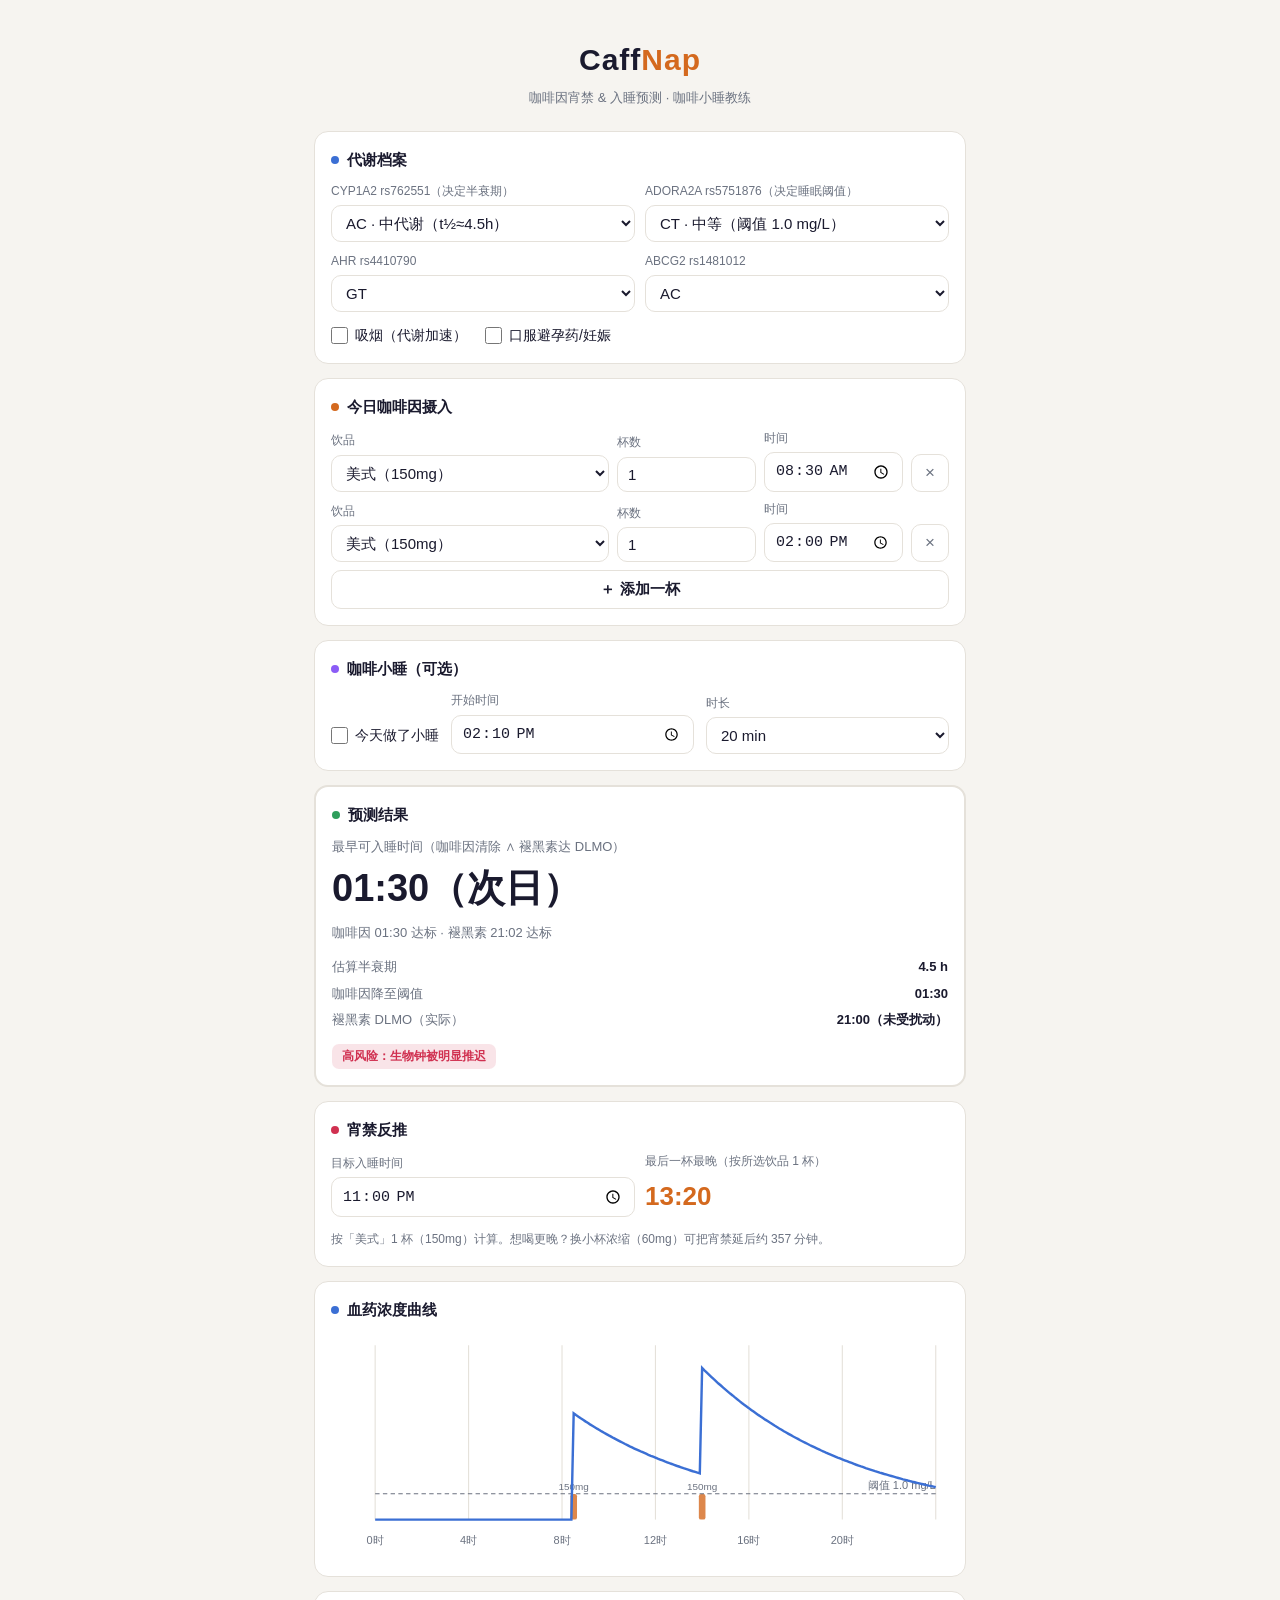
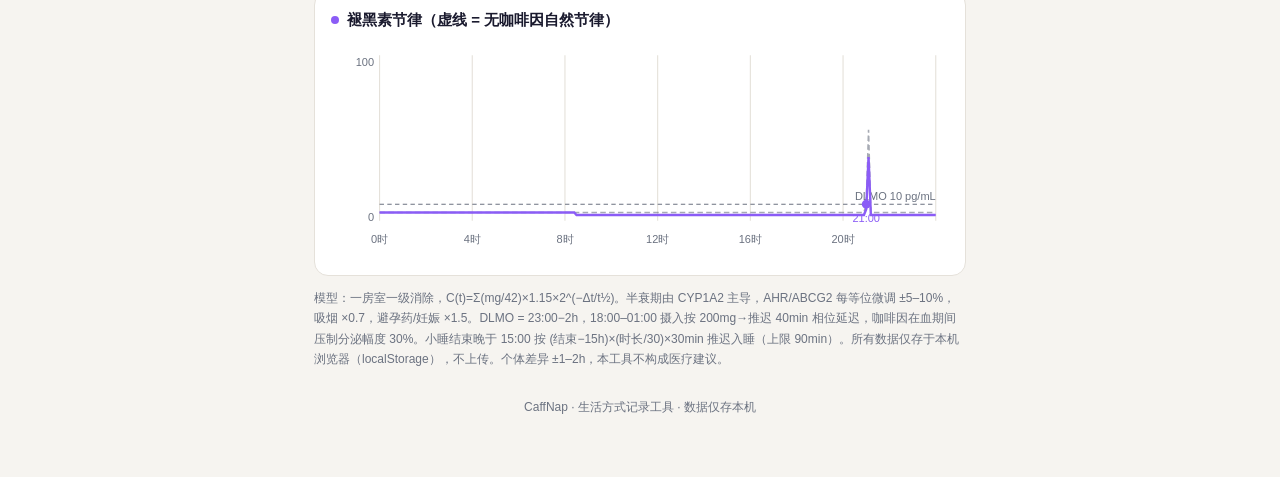
==== index.html @ 4c8e2566 "Add files via upload" ====
<!DOCTYPE html>
<html lang="zh-CN">
<head>
<meta charset="UTF-8">
<meta name="viewport" content="width=device-width, initial-scale=1.0, viewport-fit=cover">
<meta name="theme-color" content="#1a1a2e">
<meta name="apple-mobile-web-app-capable" content="yes">
<title>CaffNap · 咖啡因宵禁 & 入睡预测</title>
<style>
  :root {
    --bg: #f6f4f0; --card: #ffffff; --text: #1a1a2e; --sub: #6b7280;
    --border: #e5e1da; --blue: #3b6fd4; --orange: #d4691e; --purple: #8b5cf6;
    --green: #2e9e5b; --red: #d03050; --warn: #b87700;
  }
  @media (prefers-color-scheme: dark) {
    :root {
      --bg: #12121c; --card: #1d1d2b; --text: #eceaf2; --sub: #9aa0ab;
      --border: #33334a; --blue: #6b96e8; --orange: #e08a4e; --purple: #a78bfa;
      --green: #4cc38a; --red: #ef6a86; --warn: #e0a63e;
    }
  }
  * { margin: 0; padding: 0; box-sizing: border-box; -webkit-tap-highlight-color: transparent; }
  body {
    font-family: -apple-system, "PingFang SC", "Microsoft YaHei", sans-serif;
    background: var(--bg); color: var(--text);
    line-height: 1.6; max-width: 680px; margin: 0 auto; padding: 16px 14px 60px;
  }
  header { text-align: center; padding: 20px 0 8px; }
  header h1 { font-size: 30px; font-weight: 700; letter-spacing: 1px; }
  header h1 span { color: var(--orange); }
  header p { color: var(--sub); font-size: 13px; margin-top: 4px; }
  .card {
    background: var(--card); border: 1px solid var(--border);
    border-radius: 14px; padding: 16px; margin-top: 14px;
  }
  .card h2 { font-size: 15px; font-weight: 600; margin-bottom: 10px; display: flex; align-items: center; gap: 8px; }
  .card h2 .dot { width: 8px; height: 8px; border-radius: 50%; }
  .grid { display: grid; grid-template-columns: 1fr 1fr; gap: 10px; }
  .fld { display: flex; flex-direction: column; gap: 4px; }
  .fld label { font-size: 12px; color: var(--sub); }
  select, input[type="time"], input[type="number"] {
    padding: 8px 10px; border-radius: 10px; font-size: 15px; width: 100%;
    border: 1px solid var(--border); background: transparent; color: var(--text);
  }
  .chk { display: flex; align-items: center; gap: 7px; font-size: 14px; cursor: pointer; }
  .chk input { width: 17px; height: 17px; accent-color: var(--text); }
  .dose-row { display: flex; gap: 8px; align-items: flex-end; margin-bottom: 8px; }
  .dose-row .del {
    border: 1px solid var(--border); background: transparent; color: var(--sub);
    border-radius: 10px; width: 38px; height: 38px; font-size: 17px; cursor: pointer; flex-shrink: 0;
  }
  .btn {
    display: inline-flex; align-items: center; justify-content: center; gap: 6px;
    border: none; border-radius: 10px; cursor: pointer; font-size: 15px;
    padding: 9px 16px; background: var(--text); color: var(--bg); font-weight: 600;
  }
  .btn.ghost { background: transparent; color: var(--text); border: 1px solid var(--border); }
  .result-main { font-size: 38px; font-weight: 700; font-variant-numeric: tabular-nums; }
  .result-sub { font-size: 13px; color: var(--sub); margin-top: 4px; }
  .badge {
    display: inline-block; font-size: 12px; padding: 3px 10px; border-radius: 7px; margin-top: 10px; font-weight: 600;
  }
  .badge.ok { background: color-mix(in srgb, var(--green) 15%, transparent); color: var(--green); }
  .badge.warn { background: color-mix(in srgb, var(--warn) 18%, transparent); color: var(--warn); }
  .badge.risk { background: color-mix(in srgb, var(--red) 13%, transparent); color: var(--red); }
  svg text { font-family: inherit; }
  .stat-row { display: flex; justify-content: space-between; font-size: 13px; color: var(--sub); padding: 3px 0; }
  .stat-row b { color: var(--text); font-weight: 600; font-variant-numeric: tabular-nums; }
  .note { font-size: 12px; color: var(--sub); margin-top: 12px; line-height: 1.7; }
  footer { text-align: center; color: var(--sub); font-size: 12px; margin-top: 28px; }
  @media (max-width: 480px) { .grid { grid-template-columns: 1fr; } }
</style>
</head>
<body>

<header>
  <h1>Caff<span>Nap</span></h1>
  <p>咖啡因宵禁 & 入睡预测 · 咖啡小睡教练</p>
</header>

<!-- 基因型 -->
<div class="card">
  <h2><span class="dot" style="background:var(--blue)"></span>代谢档案</h2>
  <div class="grid">
    <div class="fld"><label>CYP1A2 rs762551（决定半衰期）</label>
      <select id="cyp">
        <option value="AA">AA · 快代谢（t½≈3.2h）</option>
        <option value="AC" selected>AC · 中代谢（t½≈4.5h）</option>
        <option value="CC">CC · 慢代谢（t½≈7.5h）</option>
      </select></div>
    <div class="fld"><label>ADORA2A rs5751876（决定睡眠阈值）</label>
      <select id="ador">
        <option value="TT">TT · 敏感（阈值 1.3 mg/L）</option>
        <option value="CT" selected>CT · 中等（阈值 1.0 mg/L）</option>
        <option value="CC">CC · 钝感（阈值 0.8 mg/L）</option>
      </select></div>
    <div class="fld"><label>AHR rs4410790</label>
      <select id="ahr">
        <option value="TT">TT</option>
        <option value="GT" selected>GT</option>
        <option value="GG">GG · 诱导强</option>
      </select></div>
    <div class="fld"><label>ABCG2 rs1481012</label>
      <select id="abcg2">
        <option value="AA">AA</option>
        <option value="AC" selected>AC</option>
        <option value="CC">CC</option>
      </select></div>
  </div>
  <div style="display:flex;gap:18px;margin-top:12px;flex-wrap:wrap;">
    <label class="chk"><input type="checkbox" id="smoke"> 吸烟（代谢加速）</label>
    <label class="chk"><input type="checkbox" id="oc"> 口服避孕药/妊娠</label>
  </div>
</div>

<!-- 摄入记录 -->
<div class="card">
  <h2><span class="dot" style="background:var(--orange)"></span>今日咖啡因摄入</h2>
  <div id="doseList"></div>
  <button class="btn ghost" id="addDose" style="width:100%;">＋ 添加一杯</button>
</div>

<!-- 小睡 -->
<div class="card">
  <h2><span class="dot" style="background:var(--purple)"></span>咖啡小睡（可选）</h2>
  <div style="display:flex;gap:12px;flex-wrap:wrap;align-items:flex-end;">
    <label class="chk" style="margin-bottom:8px;"><input type="checkbox" id="napOn"> 今天做了小睡</label>
    <div class="fld" style="flex:1;min-width:110px;"><label>开始时间</label><input type="time" id="napT" value="14:10"></div>
    <div class="fld" style="flex:1;min-width:130px;"><label>时长</label>
      <select id="napD">
        <option value="15">15 min（经典咖啡小睡）</option>
        <option value="20" selected>20 min</option>
        <option value="30">30 min</option>
        <option value="60">60 min</option>
      </select></div>
  </div>
</div>

<!-- 预测结果 -->
<div class="card" style="border-width:2px;">
  <h2><span class="dot" style="background:var(--green)"></span>预测结果</h2>
  <div class="result-sub">最早可入睡时间（咖啡因清除 ∧ 褪黑素达 DLMO）</div>
  <div class="result-main" id="bedtime">—</div>
  <div class="result-sub" id="bedtimeSub"></div>
  <div class="stat-row" style="margin-top:10px;"><span>估算半衰期</span><b id="stHalf">—</b></div>
  <div class="stat-row"><span>咖啡因降至阈值</span><b id="stClear">—</b></div>
  <div class="stat-row"><span>褪黑素 DLMO（实际）</span><b id="stDlmo">—</b></div>
  <div><span class="badge ok" id="badge">—</span></div>
</div>

<!-- 宵禁反推 -->
<div class="card">
  <h2><span class="dot" style="background:var(--red)"></span>宵禁反推</h2>
  <div class="grid" style="align-items:end;">
    <div class="fld"><label>目标入睡时间</label><input type="time" id="targetBed" value="23:00"></div>
    <div class="fld"><label>最后一杯最晚（按所选饮品 1 杯）</label>
      <div style="font-size:26px;font-weight:700;color:var(--orange);font-variant-numeric:tabular-nums;" id="lastCall">—</div></div>
  </div>
  <div class="note" id="lastCallNote"></div>
</div>

<!-- 曲线图 -->
<div class="card">
  <h2><span class="dot" style="background:var(--blue)"></span>血药浓度曲线</h2>
  <svg id="chartCaf" viewBox="0 0 560 200" width="100%"></svg>
</div>
<div class="card">
  <h2><span class="dot" style="background:var(--purple)"></span>褪黑素节律（虚线 = 无咖啡因自然节律）</h2>
  <svg id="chartMel" viewBox="0 0 560 190" width="100%"></svg>
</div>

<div class="note">
  模型：一房室一级消除，C(t)=Σ(mg/42)×1.15×2^(−Δt/t½)。半衰期由 CYP1A2 主导，AHR/ABCG2 每等位微调 ±5–10%，吸烟 ×0.7，避孕药/妊娠 ×1.5。DLMO = 23:00−2h，18:00–01:00 摄入按 200mg→推迟 40min 相位延迟，咖啡因在血期间压制分泌幅度 30%。小睡结束晚于 15:00 按 (结束−15h)×(时长/30)×30min 推迟入睡（上限 90min）。所有数据仅存于本机浏览器（localStorage），不上传。个体差异 ±1–2h，本工具不构成医疗建议。
</div>

<footer>CaffNap · 生活方式记录工具 · 数据仅存本机</footer>

<script>
"use strict";
const $ = id => document.getElementById(id);
const BEVS = [
  { k: "espresso", label: "浓缩 espresso", mg: 60 },
  { k: "americano", label: "美式", mg: 150 },
  { k: "filter", label: "手冲/大美式", mg: 200 },
  { k: "latte", label: "拿铁", mg: 75 },
  { k: "tea", label: "茶", mg: 45 },
  { k: "decaf", label: "低因/其他", mg: 0 }
];
const LS_KEY = "caffnap_v1";

// ---------- 状态 ----------
let state = { doses: [], napOn: false, napT: "14:10", napD: 20 };
try {
  const saved = JSON.parse(localStorage.getItem(LS_KEY));
  if (saved && saved.doses) state = Object.assign(state, saved);
  // 只保留今天
  const today = new Date().toDateString();
  state.doses = state.doses.filter(d => d.day === today);
} catch (e) {}

function save() { localStorage.setItem(LS_KEY, JSON.stringify(state)); }

// ---------- 输入 ----------
function getParams() {
  let th = { AA: 3.2, AC: 4.5, CC: 7.5 }[$("cyp").value];
  th *= { TT: 1.10, GT: 1.0, GG: 0.90 }[$("ahr").value];
  th *= { AA: 0.95, AC: 1.0, CC: 1.05 }[$("abcg2").value];
  if ($("smoke").checked) th *= 0.7;
  if ($("oc").checked) th *= 1.5;
  const thr = { TT: 1.3, CT: 1.0, CC: 0.8 }[$("ador").value];
  return { th, thr };
}
const toMin = s => { const [h, m] = s.split(":").map(Number); return h * 60 + m; };
const toHM = t => {
  const h = Math.floor(t / 60) % 24, m = Math.round(t % 60) % 60;
  return String(h).padStart(2, "0") + ":" + String(m).padStart(2, "0");
};

// ---------- 摄入条目 UI ----------
function renderDoses() {
  const box = $("doseList");
  box.innerHTML = "";
  state.doses.forEach((d, i) => {
    const row = document.createElement("div");
    row.className = "dose-row";
    const opts = BEVS.map(b =>
      `<option value="${b.k}" ${b.k === d.bev ? "selected" : ""}>${b.label}（${b.mg}mg）</option>`).join("");
    row.innerHTML = `
      <div class="fld" style="flex:2;min-width:130px;"><label>饮品</label><select data-i="${i}" class="d-bev">${opts}</select></div>
      <div class="fld" style="flex:1;min-width:70px;"><label>杯数</label><input type="number" data-i="${i}" class="d-cups" value="${d.cups}" min="0.5" max="6" step="0.5"></div>
      <div class="fld" style="flex:1;min-width:100px;"><label>时间</label><input type="time" data-i="${i}" class="d-time" value="${d.time}"></div>
      <button class="del" data-i="${i}" title="删除">×</button>`;
    box.appendChild(row);
  });
  box.querySelectorAll("select,input").forEach(el => el.addEventListener("input", e => {
    const i = +e.target.dataset.i;
    if (e.target.classList.contains("d-bev")) state.doses[i].bev = e.target.value;
    if (e.target.classList.contains("d-cups")) state.doses[i].cups = +e.target.value;
    if (e.target.classList.contains("d-time")) state.doses[i].time = e.target.value;
    save(); calc();
  }));
  box.querySelectorAll(".del").forEach(b => b.addEventListener("click", e => {
    state.doses.splice(+e.target.dataset.i, 1); save(); renderDoses(); calc();
  }));
}
$("addDose").addEventListener("click", () => {
  const now = new Date();
  const hm = String(now.getHours()).padStart(2, "0") + ":" + String(now.getMinutes()).padStart(2, "0");
  state.doses.push({ bev: "americano", cups: 1, time: hm, day: new Date().toDateString() });
  save(); renderDoses(); calc();
});

// ---------- 药代模型 ----------
function doseMg(d) { const b = BEVS.find(x => x.k === d.bev); return b ? b.mg * d.cups : 0; }
function concentration(mg, th, dtH) { return dtH < 0 ? 0 : mg / 42 * 1.15 * Math.pow(2, -dtH / th); }
function totalC(doses, th, tMin) {
  return doses.reduce((s, d) => s + concentration(doseMg(d), th, (tMin - toMin(d.time)) / 60), 0);
}
function tClear(doses, th, thr) {
  if (!doses.length) return null;
  const last = Math.max(...doses.map(d => toMin(d.time)));
  for (let t = last + 30; t <= last + 1440; t += 2)
    if (totalC(doses, th, t) <= thr) return t;
  return null;
}
function lastCall(mg, th, thr, targetMin) {
  const c0 = mg / 42 * 1.15;
  if (c0 <= thr) return 0;
  return Math.max(0, targetMin - (th * Math.log2(c0 / thr) * 60 + 30));
}

// ---------- 褪黑素模型 ----------
function melRaw(rel) {  // rel = t - DLMO，pg/mL
  if (rel < -1 || rel >= 8) return 5;
  if (rel < 0) return 5 + (rel + 1) * 5;
  if (rel < 2) return 10 + rel * 25;
  if (rel < 4) return 60 + (rel - 2) * 20;
  return 100 - (rel - 4) * 22.5;
}

// ---------- 主计算 ----------
function calc() {
  const { th, thr } = getParams();
  const doses = state.doses.filter(d => doseMg(d) > 0);
  const totalMg = doses.reduce((s, d) => s + doseMg(d), 0);
  const tC = tClear(doses, th, thr);

  // 小睡
  const napOn = $("napOn").checked;
  const napStart = toMin($("napT").value), napDur = +$("napD").value;
  const napEnd = napStart + napDur;
  let napDelayMin = 0;
  if (napOn && napEnd > 15 * 60) napDelayMin = Math.min(90, (napEnd - 900) / 60 * (napDur / 30) * 30);

  // 褪黑素：DLMO 锚定 23:00-2h
  const dlmo0 = 21 * 60;
  let delayMin = 0;
  doses.forEach(d => {
    const rel = ((toMin(d.time) - dlmo0) % 1440 + 1440) % 1440;
    const before = rel <= 16 * 60 ? rel - 1440 : rel;
    if (before >= -300 && before <= 120) delayMin += (doseMg(d) / 200) * 40;
  });
  delayMin = Math.min(delayMin, 180);
  const dlmoEff = dlmo0 + delayMin;
  const suppress = t => 1 - 0.3 * Math.min(1, totalC(doses, th, t) / thr);
  const melAt = t => {
    let rel = ((t - dlmoEff) % 1440 + 1440) % 1440;
    if (rel > 16 * 60) rel -= 1440;
    return melRaw(rel) * suppress(t);
  };
  let tMel = null;
  for (let t = 12 * 60; t <= 24 * 60; t += 2) if (melAt(t) >= 10) { tMel = t; break; }

  // 入睡 = max(双条件) + 小睡推迟
  let tSleep = null;
  if (tC !== null && tMel !== null) tSleep = Math.max(tC, tMel) + napDelayMin;

  // ---- 输出 ----
  $("bedtime").textContent = tSleep !== null
    ? toHM(tSleep) + (tSleep >= 1440 ? "（次日）" : "") : "24h 内条件未满足";
  let subs = [];
  if (tC !== null) subs.push("咖啡因 " + toHM(tC) + " 达标");
  if (tMel !== null) subs.push("褪黑素 " + toHM(tMel) + " 达标");
  if (napDelayMin > 0) subs.push("小睡 +" + Math.round(napDelayMin) + "min");
  $("bedtimeSub").textContent = subs.join(" · ") || "添加第一杯开始预测";
  $("stHalf").textContent = th.toFixed(1) + " h";
  $("stClear").textContent = tC !== null ? toHM(tC) : "24h 内未达标";
  $("stDlmo").textContent = toHM(dlmoEff) + (delayMin > 0 ? `（推迟 ${Math.round(delayMin)}min）` : "（未受扰动）");

  const badge = $("badge");
  if (delayMin >= 90 || (tSleep !== null && tSleep > 24 * 60)) {
    badge.textContent = "高风险：生物钟被明显推迟"; badge.className = "badge risk";
  } else if (tSleep === null || tSleep > 23 * 60) {
    badge.textContent = "中风险：晚间饮用"; badge.className = "badge warn";
  } else {
    badge.textContent = "低风险：节律基本未受扰"; badge.className = "badge ok";
  }

  // 宵禁反推
  const selBev = state.doses.length ? BEVS.find(b => b.k === state.doses[state.doses.length - 1].bev) : BEVS[1];
  const lc = lastCall(selBev.mg, th, thr, toMin($("targetBed").value));
  $("lastCall").textContent = toHM(lc);
  $("lastCallNote").textContent =
    `按「${selBev.label}」1 杯（${selBev.mg}mg）计算。想喝更晚？换小杯浓缩（60mg）可把宵禁延后约 ` +
    Math.round((th * Math.log2((selBev.mg / 42 * 1.15) / thr) - th * Math.log2((60 / 42 * 1.15) / thr)) * 60) +
    ` 分钟。`;

  drawCaf(thr, doses, totalMg, tC, tSleep, napOn ? { s: napStart, e: napEnd, d: napDur } : null);
  drawMel(dlmo0, dlmoEff, melAt, doses, th, thr, tSleep);
}

// ---------- 图表 ----------
function drawCaf(thr, doses, totalMg, tC, tSleep, nap) {
  const W = 560, H = 200, L = 40, R = 12, T = 12, B = 30;
  let peak = 0;
  for (let t = 0; t <= 1440; t += 5) {
    const c = totalC(doses, getParams().th, t);
    if (c > peak) peak = c;
  }
  const cMax = Math.max(peak * 1.15, thr * 1.3, 1);
  const X = t => L + (W - L - R) * t / 1440;
  const Y = c => T + (H - T - B) * (1 - c / cMax);
  let s = "";
  for (let g = 0; g <= 1440; g += 240)
    s += `<line x1="${X(g)}" y1="${T}" x2="${X(g)}" y2="${H - B}" stroke="var(--border)"/>`;
  if (nap) {
    s += `<rect x="${X(nap.s)}" y="${T}" width="${X(Math.min(nap.e, 1440)) - X(nap.s)}" height="${H - B - T}" fill="var(--purple)" opacity="0.12" rx="4"/>
          <text x="${(X(nap.s) + X(Math.min(nap.e, 1440))) / 2}" y="${T + 12}" text-anchor="middle" font-size="10" fill="var(--sub)">小睡 ${nap.d}min</text>`;
  }
  doses.forEach(d => {
    const mg = doseMg(d), h = 12 + Math.min(mg, 400) / 400 * 30;
    s += `<rect x="${X(toMin(d.time)) - 3}" y="${H - B - h}" width="6" height="${h}" rx="2" fill="var(--orange)" opacity="0.8"/>
          <text x="${X(toMin(d.time))}" y="${H - B - h - 4}" text-anchor="middle" font-size="9" fill="var(--sub)">${mg}mg</text>`;
  });
  s += `<line x1="${L}" y1="${Y(thr)}" x2="${W - R}" y2="${Y(thr)}" stroke="var(--sub)" stroke-dasharray="4 3"/>
        <text x="${W - R}" y="${Y(thr) - 4}" text-anchor="end" font-size="10" fill="var(--sub)">阈值 ${thr.toFixed(1)} mg/L</text>`;
  let path = "";
  for (let i = 0; i <= 240; i++) {
    const t = 1440 * i / 240;
    path += (i ? "L" : "M") + X(t).toFixed(1) + " " + Y(totalC(doses, getParams().th, t)).toFixed(1) + " ";
  }
  s += `<path d="${path}" fill="none" stroke="var(--blue)" stroke-width="2.2"/>`;
  if (tC !== null && tC <= 1440)
    s += `<circle cx="${X(tC)}" cy="${Y(thr)}" r="4" fill="var(--blue)" opacity="0.4"/>`;
  if (tSleep !== null && tSleep <= 1440)
    s += `<circle cx="${X(tSleep)}" cy="${Y(thr)}" r="5" fill="var(--blue)"/>
          <text x="${X(tSleep)}" y="${Y(thr) + 16}" text-anchor="middle" font-size="11" fill="var(--blue)">${toHM(tSleep)}</text>`;
  for (let g = 0; g < 1440; g += 240)
    s += `<text x="${X(g)}" y="${H - 8}" text-anchor="middle" font-size="10" fill="var(--sub)">${g / 60}时</text>`;
  $("chartCaf").innerHTML = s;
}

function drawMel(dlmo0, dlmoEff, melAt, doses, th, thr, tSleep) {
  const W = 560, H = 190, L = 44, R = 12, T = 12, B = 28;
  const X = t => L + (W - L - R) * t / 1440;
  const Y = v => T + (H - T - B) * (1 - v / 100);
  let s = "";
  for (let g = 0; g <= 1440; g += 240)
    s += `<line x1="${X(g)}" y1="${T}" x2="${X(g)}" y2="${H - B}" stroke="var(--border)"/>`;
  if (dlmo0 !== dlmoEff)
    s += `<line x1="${X(dlmo0)}" y1="${T}" x2="${X(dlmo0)}" y2="${H - B}" stroke="var(--sub)" stroke-dasharray="3 3"/>
          <text x="${X(dlmo0)}" y="${H - B - 4}" text-anchor="middle" font-size="9" fill="var(--sub)">自然 ${toHM(dlmo0)}</text>`;
  s += `<line x1="${L}" y1="${Y(10)}" x2="${W - R}" y2="${Y(10)}" stroke="var(--sub)" stroke-dasharray="4 3"/>
        <text x="${W - R}" y="${Y(10) - 4}" text-anchor="end" font-size="10" fill="var(--sub)">DLMO 10 pg/mL</text>`;
  let dRaw = "", dEff = "";
  for (let i = 0; i <= 240; i++) {
    const t = 1440 * i / 240;
    let rel = ((t - dlmoEff) % 1440 + 1440) % 1440;
    if (rel > 960) rel -= 1440;
    dRaw += (i ? "L" : "M") + X(t).toFixed(1) + " " + Y(melRaw(rel)).toFixed(1) + " ";
    dEff += (i ? "L" : "M") + X(t).toFixed(1) + " " + Y(melAt(t)).toFixed(1) + " ";
  }
  s += `<path d="${dRaw}" fill="none" stroke="var(--sub)" stroke-width="1.4" stroke-dasharray="5 3" opacity="0.6"/>
        <path d="${dEff}" fill="none" stroke="var(--purple)" stroke-width="2.2"/>`;
  if (dlmoEff >= 0 && dlmoEff <= 1440)
    s += `<circle cx="${X(dlmoEff)}" cy="${Y(10)}" r="4" fill="var(--purple)"/>
          <text x="${X(dlmoEff)}" y="${Y(10) + 16}" text-anchor="middle" font-size="10" fill="var(--purple)">${toHM(dlmoEff)}</text>`;
  if (tSleep !== null && tSleep <= 1440)
    s += `<line x1="${X(tSleep)}" y1="${T}" x2="${X(tSleep)}" y2="${Y(10)}" stroke="var(--purple)" stroke-dasharray="4 3" opacity="0.5"/>`;
  for (let g = 0; g < 1440; g += 240)
    s += `<text x="${X(g)}" y="${H - 8}" text-anchor="middle" font-size="10" fill="var(--sub)">${g / 60}时</text>`;
  s += `<text x="${L - 5}" y="${T + 10}" text-anchor="end" font-size="10" fill="var(--sub)">100</text>
        <text x="${L - 5}" y="${H - B}" text-anchor="end" font-size="10" fill="var(--sub)">0</text>`;
  $("chartMel").innerHTML = s;
}

// ---------- 事件 & 初始化 ----------
["cyp", "ador", "ahr", "abcg2", "smoke", "oc", "napOn", "napT", "napD", "targetBed"]
  .forEach(id => { $(id).addEventListener("input", calc); $(id).addEventListener("change", calc); });

// 默认演示数据（首次打开）
if (state.doses.length === 0 && !localStorage.getItem(LS_KEY)) {
  state.doses = [
    { bev: "americano", cups: 1, time: "08:30", day: new Date().toDateString() },
    { bev: "americano", cups: 1, time: "14:00", day: new Date().toDateString() }
  ];
}
renderDoses();
calc();
</script>
</body>
</html>
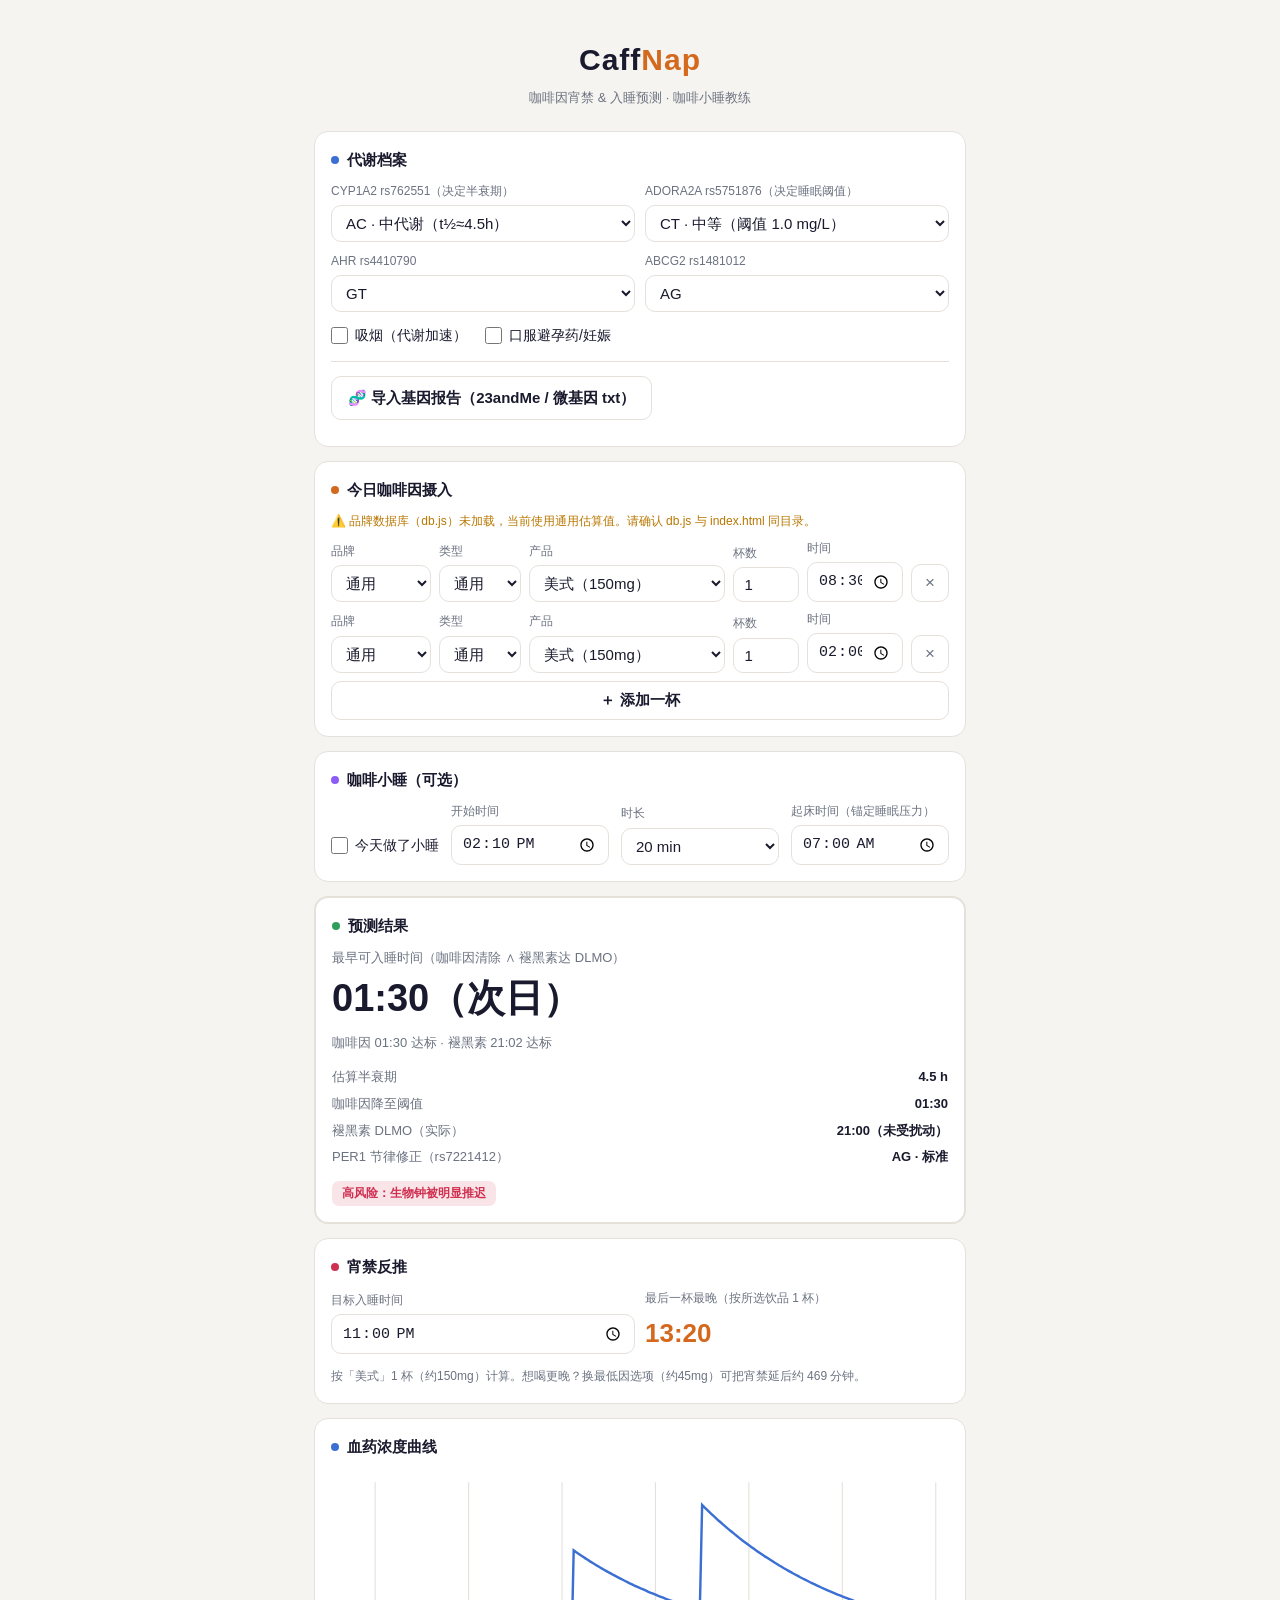
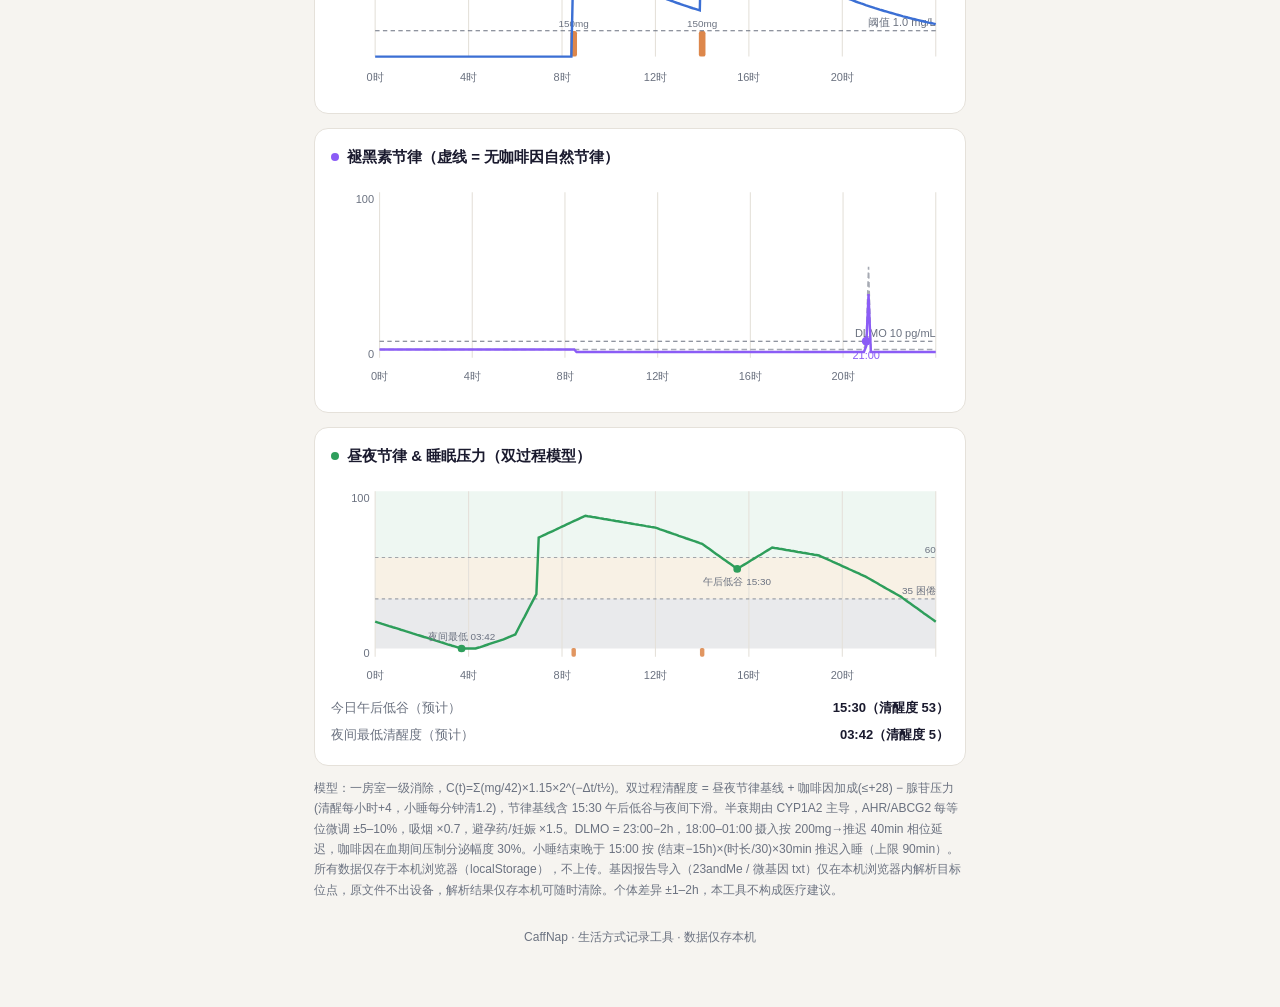
==== commit 4251db9b: "Add files via upload 1. 支持23AndMe格式txt基因测序原始数据导入 2. 增加根据具体品牌产品选择更精准的咖啡因含量功能" ====
--- a/index.html
+++ b/index.html
@@ -6,6 +6,7 @@
 <meta name="theme-color" content="#1a1a2e">
 <meta name="apple-mobile-web-app-capable" content="yes">
 <title>CaffNap · 咖啡因宵禁 & 入睡预测</title>
+<script src="db.js"></script>
 <style>
   :root {
     --bg: #f6f4f0; --card: #ffffff; --text: #1a1a2e; --sub: #6b7280;
@@ -103,13 +104,18 @@
     <div class="fld"><label>ABCG2 rs1481012</label>
       <select id="abcg2">
         <option value="AA">AA</option>
-        <option value="AC" selected>AC</option>
-        <option value="CC">CC</option>
+        <option value="AG" selected>AG</option>
+        <option value="GG">GG</option>
       </select></div>
   </div>
   <div style="display:flex;gap:18px;margin-top:12px;flex-wrap:wrap;">
     <label class="chk"><input type="checkbox" id="smoke"> 吸烟（代谢加速）</label>
     <label class="chk"><input type="checkbox" id="oc"> 口服避孕药/妊娠</label>
+  </div>
+  <div style="margin-top:14px;border-top:1px solid var(--border);padding-top:14px;">
+    <label class="btn ghost" for="geneFile" style="cursor:pointer;display:inline-block;">🧬 导入基因报告（23andMe / 微基因 txt）</label>
+    <input type="file" id="geneFile" accept=".txt,text/plain" style="display:none">
+    <div id="geneStatus" style="font-size:13px;color:var(--sub);margin-top:10px;line-height:1.7;"></div>
   </div>
 </div>
 
@@ -133,6 +139,7 @@
         <option value="30">30 min</option>
         <option value="60">60 min</option>
       </select></div>
+    <div class="fld" style="flex:1;min-width:110px;"><label>起床时间（锚定睡眠压力）</label><input type="time" id="wakeT" value="07:00"></div>
   </div>
 </div>
 
@@ -145,6 +152,7 @@
   <div class="stat-row" style="margin-top:10px;"><span>估算半衰期</span><b id="stHalf">—</b></div>
   <div class="stat-row"><span>咖啡因降至阈值</span><b id="stClear">—</b></div>
   <div class="stat-row"><span>褪黑素 DLMO（实际）</span><b id="stDlmo">—</b></div>
+  <div class="stat-row"><span>PER1 节律修正（rs7221412）</span><b id="stPer1">—</b></div>
   <div><span class="badge ok" id="badge">—</span></div>
 </div>
 
@@ -168,9 +176,15 @@
   <h2><span class="dot" style="background:var(--purple)"></span>褪黑素节律（虚线 = 无咖啡因自然节律）</h2>
   <svg id="chartMel" viewBox="0 0 560 190" width="100%"></svg>
 </div>
+<div class="card">
+  <h2><span class="dot" style="background:var(--green)"></span>昼夜节律 & 睡眠压力（双过程模型）</h2>
+  <svg id="chartAlert" viewBox="0 0 560 190" width="100%"></svg>
+  <div class="stat-row"><span>今日午后低谷（预计）</span><b id="stDip">—</b></div>
+  <div class="stat-row"><span>夜间最低清醒度（预计）</span><b id="stNight">—</b></div>
+</div>
 
 <div class="note">
-  模型：一房室一级消除，C(t)=Σ(mg/42)×1.15×2^(−Δt/t½)。半衰期由 CYP1A2 主导，AHR/ABCG2 每等位微调 ±5–10%，吸烟 ×0.7，避孕药/妊娠 ×1.5。DLMO = 23:00−2h，18:00–01:00 摄入按 200mg→推迟 40min 相位延迟，咖啡因在血期间压制分泌幅度 30%。小睡结束晚于 15:00 按 (结束−15h)×(时长/30)×30min 推迟入睡（上限 90min）。所有数据仅存于本机浏览器（localStorage），不上传。个体差异 ±1–2h，本工具不构成医疗建议。
+  模型：一房室一级消除，C(t)=Σ(mg/42)×1.15×2^(−Δt/t½)。双过程清醒度 = 昼夜节律基线 + 咖啡因加成(≤+28) − 腺苷压力(清醒每小时+4，小睡每分钟清1.2)，节律基线含 15:30 午后低谷与夜间下滑。半衰期由 CYP1A2 主导，AHR/ABCG2 每等位微调 ±5–10%，吸烟 ×0.7，避孕药/妊娠 ×1.5。DLMO = 23:00−2h，18:00–01:00 摄入按 200mg→推迟 40min 相位延迟，咖啡因在血期间压制分泌幅度 30%。小睡结束晚于 15:00 按 (结束−15h)×(时长/30)×30min 推迟入睡（上限 90min）。所有数据仅存于本机浏览器（localStorage），不上传。基因报告导入（23andMe / 微基因 txt）仅在本机浏览器内解析目标位点，原文件不出设备，解析结果仅存本机可随时清除。个体差异 ±1–2h，本工具不构成医疗建议。
 </div>
 
 <footer>CaffNap · 生活方式记录工具 · 数据仅存本机</footer>
@@ -178,7 +192,8 @@
 <script>
 "use strict";
 const $ = id => document.getElementById(id);
-const BEVS = [
+// 通用兜底饮品（数据库加载失败或本地双击打开时使用）
+const GENERIC_BEVS = [
   { k: "espresso", label: "浓缩 espresso", mg: 60 },
   { k: "americano", label: "美式", mg: 150 },
   { k: "filter", label: "手冲/大美式", mg: 200 },
@@ -186,7 +201,15 @@
   { k: "tea", label: "茶", mg: 45 },
   { k: "decaf", label: "低因/其他", mg: 0 }
 ];
+// 数据库经 <script src="db.js"> 同步注入（file:// 双击也可用）
+const DB_META = window.CAFFNAP_DB || {};
+let DB_ITEMS = DB_META.items || [];
+if (!DB_ITEMS.length) console.warn("CaffNap: db.js 未加载，使用通用估算饮品");
+function allBevs() { return DB_ITEMS.length ? DB_ITEMS : GENERIC_BEVS; }
+function bevMid(b) { return b.mg !== undefined ? b.mg : (b.mg_min + b.mg_max) / 2; }
 const LS_KEY = "caffnap_v1";
+const GENO_KEY = "caffnap_geno_v1";
+let dlmoOff = 0;   // PER1 rs7221412 的 DLMO 偏移（分钟）
 
 // ---------- 状态 ----------
 let state = { doses: [], napOn: false, napT: "14:10", napD: 20 };
@@ -204,7 +227,7 @@
 function getParams() {
   let th = { AA: 3.2, AC: 4.5, CC: 7.5 }[$("cyp").value];
   th *= { TT: 1.10, GT: 1.0, GG: 0.90 }[$("ahr").value];
-  th *= { AA: 0.95, AC: 1.0, CC: 1.05 }[$("abcg2").value];
+  th *= { AA: 0.95, AG: 1.0, GG: 1.05 }[$("abcg2").value];
   if ($("smoke").checked) th *= 0.7;
   if ($("oc").checked) th *= 1.5;
   const thr = { TT: 1.3, CT: 1.0, CC: 0.8 }[$("ador").value];
@@ -217,22 +240,67 @@
 };
 
 // ---------- 摄入条目 UI ----------
+// 品牌原始分类 → 四大归一类型
+const TYPE_MAP = {
+  "美式类": "美式", "美式": "美式", "冷萃类": "美式", "冷萃": "美式",
+  "滴滤咖啡": "美式", "冰咖啡": "美式",
+  "拿铁类": "拿铁", "拿铁": "拿铁", "摩卡": "拿铁", "星冰乐": "拿铁",
+  "浓缩咖啡": "浓缩", "浓缩": "浓缩",
+  "奶茶": "奶茶", "轻因系列": "奶茶", "纯茶": "奶茶", "特调": "奶茶",
+  "茶咖": "奶茶", "轻咖": "奶茶", "其他非咖啡类": "奶茶", "无咖啡": "奶茶", "果茶": "奶茶"
+};
+function normType(b) { return DB_ITEMS.length ? (TYPE_MAP[b.category] || "奶茶") : "通用"; }
+
 function renderDoses() {
   const box = $("doseList");
   box.innerHTML = "";
+  const list = allBevs();
   state.doses.forEach((d, i) => {
+    let cur = list.find(b => b.k === d.bev);
+    if (!cur) { cur = list[0]; d.bev = cur.k; }
+    const curBrand = cur.brand || "通用";
+    const curType = normType(cur);
+
+    const brands = [...new Set(list.map(b => b.brand || "通用"))];
+    // 该品牌实际拥有的归一类型（保持四大桶顺序）
+    const ALL_TYPES = ["美式", "拿铁", "浓缩", "奶茶"];
+    const hasTypes = ALL_TYPES.filter(t => list.some(b => (b.brand || "通用") === curBrand && normType(b) === t));
+    const types = DB_ITEMS.length ? hasTypes : ["通用"];
+    const prods = list.filter(b => (b.brand || "通用") === curBrand && normType(b) === curType);
+
+    const opt = (v, label, sel) => `<option value="${v}" ${sel ? "selected" : ""}>${label}</option>`;
     const row = document.createElement("div");
     row.className = "dose-row";
-    const opts = BEVS.map(b =>
-      `<option value="${b.k}" ${b.k === d.bev ? "selected" : ""}>${b.label}（${b.mg}mg）</option>`).join("");
     row.innerHTML = `
-      <div class="fld" style="flex:2;min-width:130px;"><label>饮品</label><select data-i="${i}" class="d-bev">${opts}</select></div>
-      <div class="fld" style="flex:1;min-width:70px;"><label>杯数</label><input type="number" data-i="${i}" class="d-cups" value="${d.cups}" min="0.5" max="6" step="0.5"></div>
-      <div class="fld" style="flex:1;min-width:100px;"><label>时间</label><input type="time" data-i="${i}" class="d-time" value="${d.time}"></div>
+      <div class="fld" style="flex:1.2;min-width:100px;"><label>品牌</label>
+        <select data-i="${i}" class="d-brand">${brands.map(b => opt(b, b, b === curBrand)).join("")}</select></div>
+      <div class="fld" style="flex:1;min-width:80px;"><label>类型</label>
+        <select data-i="${i}" class="d-type">${types.map(t => opt(t, t, t === curType)).join("")}</select></div>
+      <div class="fld" style="flex:2.4;min-width:150px;"><label>产品</label>
+        <select data-i="${i}" class="d-bev">${prods.map(b =>
+          opt(b.k, DB_ITEMS.length
+            ? `${b.drink}（${b.spec}）·约${Math.round(bevMid(b))}mg`
+            : `${b.label}（${b.mg}mg）`, b.k === d.bev)).join("")}</select></div>
+      <div class="fld" style="flex:0.8;min-width:64px;"><label>杯数</label>
+        <input type="number" data-i="${i}" class="d-cups" value="${d.cups}" min="0.5" max="6" step="0.5"></div>
+      <div class="fld" style="flex:1;min-width:96px;"><label>时间</label>
+        <input type="time" data-i="${i}" class="d-time" value="${d.time}"></div>
       <button class="del" data-i="${i}" title="删除">×</button>`;
     box.appendChild(row);
   });
-  box.querySelectorAll("select,input").forEach(el => el.addEventListener("input", e => {
+
+  box.querySelectorAll(".d-brand").forEach(el => el.addEventListener("change", e => {
+    const i = +e.target.dataset.i;
+    const first = allBevs().find(b => (b.brand || "通用") === e.target.value);
+    if (first) { state.doses[i].bev = first.k; save(); renderDoses(); calc(); }
+  }));
+  box.querySelectorAll(".d-type").forEach(el => el.addEventListener("change", e => {
+    const i = +e.target.dataset.i;
+    const curBrand = (allBevs().find(b => b.k === state.doses[i].bev) || allBevs()[0]).brand || "通用";
+    const first = allBevs().find(b => (b.brand || "通用") === curBrand && normType(b) === e.target.value);
+    if (first) { state.doses[i].bev = first.k; save(); renderDoses(); calc(); }
+  }));
+  box.querySelectorAll(".d-bev,.d-cups,.d-time").forEach(el => el.addEventListener("input", e => {
     const i = +e.target.dataset.i;
     if (e.target.classList.contains("d-bev")) state.doses[i].bev = e.target.value;
     if (e.target.classList.contains("d-cups")) state.doses[i].cups = +e.target.value;
@@ -243,15 +311,16 @@
     state.doses.splice(+e.target.dataset.i, 1); save(); renderDoses(); calc();
   }));
 }
+
 $("addDose").addEventListener("click", () => {
   const now = new Date();
   const hm = String(now.getHours()).padStart(2, "0") + ":" + String(now.getMinutes()).padStart(2, "0");
-  state.doses.push({ bev: "americano", cups: 1, time: hm, day: new Date().toDateString() });
+  state.doses.push({ bev: DB_ITEMS.length ? "b000" : "americano", cups: 1, time: hm, day: new Date().toDateString() });
   save(); renderDoses(); calc();
 });
 
 // ---------- 药代模型 ----------
-function doseMg(d) { const b = BEVS.find(x => x.k === d.bev); return b ? b.mg * d.cups : 0; }
+function doseMg(d) { const b = allBevs().find(x => x.k === d.bev); return b ? bevMid(b) * d.cups : 0; }
 function concentration(mg, th, dtH) { return dtH < 0 ? 0 : mg / 42 * 1.15 * Math.pow(2, -dtH / th); }
 function totalC(doses, th, tMin) {
   return doses.reduce((s, d) => s + concentration(doseMg(d), th, (tMin - toMin(d.time)) / 60), 0);
@@ -267,6 +336,23 @@
   const c0 = mg / 42 * 1.15;
   if (c0 <= thr) return 0;
   return Math.max(0, targetMin - (th * Math.log2(c0 / thr) * 60 + 30));
+}
+
+// ---------- 双过程模型：节律基线 + 腺苷压力 ----------
+const CIRC = [[0,45],[4,33],[6,45],[7,72],[9,88],[12,85],[14,78],[15.5,65],[17,80],[19,78],[21,68],[22.5,58],[24,45]];
+function circadian(t) {
+  t = ((t % 24) + 24) % 24;
+  for (let i = 0; i < CIRC.length - 1; i++) {
+    const [t0, v0] = CIRC[i], [t1, v1] = CIRC[i + 1];
+    if (t >= t0 && t <= t1) return v0 + (v1 - v0) * (t - t0) / (t1 - t0);
+  }
+  return 45;
+}
+function adenosine(t, wakeMin, napEndMin, napDurMin) {
+  let awake = ((t - wakeMin) % 1440 + 1440) % 1440;   // 距起床分钟数
+  let p = Math.min(90, awake / 60 * 4);               // 每小时 +4
+  if (napEndMin !== null && t > napEndMin) p = Math.max(0, p - napDurMin * 1.2);
+  return p;
 }
 
 // ---------- 褪黑素模型 ----------
@@ -293,7 +379,7 @@
   if (napOn && napEnd > 15 * 60) napDelayMin = Math.min(90, (napEnd - 900) / 60 * (napDur / 30) * 30);
 
   // 褪黑素：DLMO 锚定 23:00-2h
-  const dlmo0 = 21 * 60;
+  const dlmo0 = 21 * 60 + dlmoOff;   // PER1 rs7221412: AA −1h / AG 0 / GG +1h
   let delayMin = 0;
   doses.forEach(d => {
     const rel = ((toMin(d.time) - dlmo0) % 1440 + 1440) % 1440;
@@ -326,6 +412,7 @@
   $("stHalf").textContent = th.toFixed(1) + " h";
   $("stClear").textContent = tC !== null ? toHM(tC) : "24h 内未达标";
   $("stDlmo").textContent = toHM(dlmoEff) + (delayMin > 0 ? `（推迟 ${Math.round(delayMin)}min）` : "（未受扰动）");
+  $("stPer1").textContent = { "-60": "AA · 偏晨型（DLMO −1h）", "0": "AG · 标准", "60": "GG · 偏夜型（DLMO +1h）" }[String(dlmoOff)] || "未知（默认标准）";
 
   const badge = $("badge");
   if (delayMin >= 90 || (tSleep !== null && tSleep > 24 * 60)) {
@@ -337,16 +424,28 @@
   }
 
   // 宵禁反推
-  const selBev = state.doses.length ? BEVS.find(b => b.k === state.doses[state.doses.length - 1].bev) : BEVS[1];
-  const lc = lastCall(selBev.mg, th, thr, toMin($("targetBed").value));
+  const list = allBevs();
+  const selBev = state.doses.length
+    ? list.find(b => b.k === state.doses[state.doses.length - 1].bev)
+    : (list.find(b => b.k === "americano") || list[0]);
+  const selMg = bevMid(selBev);
+  const lc = lastCall(selMg, th, thr, toMin($("targetBed").value));
   $("lastCall").textContent = toHM(lc);
+  const lowMg = Math.min(...list.map(bevMid).filter(m => m > 0));
   $("lastCallNote").textContent =
-    `按「${selBev.label}」1 杯（${selBev.mg}mg）计算。想喝更晚？换小杯浓缩（60mg）可把宵禁延后约 ` +
-    Math.round((th * Math.log2((selBev.mg / 42 * 1.15) / thr) - th * Math.log2((60 / 42 * 1.15) / thr)) * 60) +
+    `按「${DB_ITEMS.length ? selBev.brand + "·" + selBev.drink : selBev.label}」1 杯（约${Math.round(selMg)}mg）计算。想喝更晚？换最低因选项（约${Math.round(lowMg)}mg）可把宵禁延后约 ` +
+    Math.round((th * Math.log2((selMg / 42 * 1.15) / thr) - th * Math.log2((lowMg / 42 * 1.15) / thr)) * 60) +
     ` 分钟。`;
 
+  const wakeMin = toMin($("wakeT").value);
+  const napEndMin = napOn ? napEnd : null;
+  const alertness = t => {
+    const a = circadian(t) + 28 * Math.min(1, totalC(doses, th, t) / thr) - 0.35 * adenosine(t * 60, wakeMin, napEndMin, napDur);
+    return Math.max(5, Math.min(100, a));
+  };
   drawCaf(thr, doses, totalMg, tC, tSleep, napOn ? { s: napStart, e: napEnd, d: napDur } : null);
   drawMel(dlmo0, dlmoEff, melAt, doses, th, thr, tSleep);
+  drawAlert(alertness, doses, napOn ? { s: napStart, e: napEnd, d: napDur } : null, tSleep);
 }
 
 // ---------- 图表 ----------
@@ -424,19 +523,161 @@
   $("chartMel").innerHTML = s;
 }
 
+function drawAlert(alertness, doses, nap, tSleep) {
+  const W = 560, H = 190, L = 40, R = 12, T = 12, B = 28;
+  const X = t => L + (W - L - R) * t / 24;
+  const Y = a => T + (H - T - B) * (1 - a / 100);
+  let s = "";
+  // 分区底色
+  s += `<rect x="${L}" y="${Y(100)}" width="${W - L - R}" height="${Y(60) - Y(100)}" fill="var(--green)" opacity="0.08"/>
+        <rect x="${L}" y="${Y(60)}" width="${W - L - R}" height="${Y(35) - Y(60)}" fill="var(--warn)" opacity="0.10"/>
+        <rect x="${L}" y="${Y(35)}" width="${W - L - R}" height="${Y(5) - Y(35)}" fill="var(--sub)" opacity="0.15"/>`;
+  for (let g = 0; g <= 24; g += 4)
+    s += `<line x1="${X(g)}" y1="${T}" x2="${X(g)}" y2="${H - B}" stroke="var(--border)"/>`;
+  s += `<line x1="${L}" y1="${Y(60)}" x2="${W - R}" y2="${Y(60)}" stroke="var(--sub)" stroke-dasharray="3 3" opacity="0.6"/>
+        <text x="${W - R}" y="${Y(60) - 4}" text-anchor="end" font-size="9" fill="var(--sub)">60</text>
+        <line x1="${L}" y1="${Y(35)}" x2="${W - R}" y2="${Y(35)}" stroke="var(--sub)" stroke-dasharray="3 3" opacity="0.6"/>
+        <text x="${W - R}" y="${Y(35) - 4}" text-anchor="end" font-size="9" fill="var(--sub)">35 困倦</text>`;
+  if (nap) {
+    s += `<rect x="${X(nap.s / 60)}" y="${T}" width="${X(Math.min(nap.e, 1440) / 60) - X(nap.s / 60)}" height="${H - B - T}" fill="var(--purple)" opacity="0.15" rx="4"/>
+          <text x="${(X(nap.s / 60) + X(Math.min(nap.e, 1440) / 60)) / 2}" y="${T + 11}" text-anchor="middle" font-size="9" fill="var(--sub)">小睡</text>`;
+  }
+  doses.forEach(d => {
+    s += `<rect x="${X(toMin(d.time) / 60) - 2}" y="${H - B - 8}" width="4" height="8" rx="1.5" fill="var(--orange)" opacity="0.7"/>`;
+  });
+  // 曲线 + 找午后低谷 & 夜间最低
+  let path = "", dipA = 101, dipT = 0, minA = 101, minT = 0;
+  for (let i = 0; i <= 240; i++) {
+    const t = 24 * i / 240, a = alertness(t);
+    path += (i ? "L" : "M") + X(t).toFixed(1) + " " + Y(a).toFixed(1) + " ";
+    if (t >= 13 && t <= 18 && a < dipA) { dipA = a; dipT = t; }
+    if ((t >= 22 || t <= 6) && a < minA) { minA = a; minT = t; }
+  }
+  s += `<path d="${path}" fill="none" stroke="var(--green)" stroke-width="2.2"/>`;
+  if (dipA < 101)
+    s += `<circle cx="${X(dipT)}" cy="${Y(dipA)}" r="3.5" fill="var(--green)"/>
+          <text x="${X(dipT)}" y="${Y(dipA) + 15}" text-anchor="middle" font-size="9" fill="var(--sub)">午后低谷 ${toHM(dipT * 60)}</text>`;
+  if (minA < 101)
+    s += `<circle cx="${X(minT)}" cy="${Y(minA)}" r="3.5" fill="var(--green)"/>
+          <text x="${X(minT)}" y="${Y(minA) - 8}" text-anchor="middle" font-size="9" fill="var(--sub)">夜间最低 ${toHM(minT * 60)}</text>`;
+  if (tSleep !== null && tSleep <= 1440)
+    s += `<line x1="${X(tSleep / 60)}" y1="${T}" x2="${X(tSleep / 60)}" y2="${H - B}" stroke="var(--blue)" stroke-dasharray="4 3" opacity="0.6"/>
+          <text x="${X(tSleep / 60)}" y="${H - 8}" text-anchor="middle" font-size="9" fill="var(--blue)">${toHM(tSleep)} 可入睡</text>`;
+  for (let g = 0; g < 24; g += 4)
+    s += `<text x="${X(g)}" y="${H - 8}" text-anchor="middle" font-size="10" fill="var(--sub)">${g}时</text>`;
+  s += `<text x="${L - 5}" y="${T + 10}" text-anchor="end" font-size="10" fill="var(--sub)">100</text>
+        <text x="${L - 5}" y="${H - B}" text-anchor="end" font-size="10" fill="var(--sub)">0</text>`;
+  $("chartAlert").innerHTML = s;
+  $("stDip").textContent = toHM(dipT * 60) + "（清醒度 " + Math.round(dipA) + "）";
+  $("stNight").textContent = toHM(minT * 60) + "（清醒度 " + Math.round(minA) + "）";
+}
+
+// ---------- 基因报告导入（23andMe / 微基因，纯本地解析，不上传） ----------
+// 每个位点：关注等位基因计数（0/1/2）→ 映射到模型档位
+const GENO_LOCI = [
+  { rsid: "rs762551",  gene: "CYP1A2",  allele: "A", key: "cyp",   map: { 2: "AA", 1: "AC", 0: "CC" },
+    pheno: g => ({ AA: "快代谢 t½≈3.2h", AC: "中代谢 t½≈4.5h", CC: "慢代谢 t½≈7.5h" }[g]) },
+  { rsid: "rs5751876", gene: "ADORA2A", allele: "T", key: "ador",  map: { 2: "TT", 1: "CT", 0: "CC" },
+    pheno: g => ({ TT: "高敏感（阈值 1.3）", CT: "中等（阈值 1.0）", CC: "钝感（阈值 0.8）" }[g]) },
+  { rsid: "rs4410790", gene: "AHR",     allele: "G", key: "ahr",   map: { 2: "GG", 1: "GT", 0: "TT" },
+    pheno: g => ({ GG: "诱导强 · 清除偏快", GT: "标准", TT: "诱导弱 · 清除偏慢 10%" }[g]) },
+  { rsid: "rs1481012", gene: "ABCG2",   allele: "A", key: "abcg2", map: { 2: "AA", 1: "AG", 0: "GG" },
+    pheno: g => ({ AA: "外排快 · 清除偏快 5%", AG: "标准", GG: "外排慢 · 清除偏慢 5%" }[g]) },
+  { rsid: "rs7221412", gene: "PER1",    allele: "A", key: "per1",  map: { 2: "AA", 1: "AG", 0: "GG" },
+    pheno: g => ({ AA: "偏晨型 · DLMO 提前 1h", AG: "标准节律", GG: "偏夜型 · DLMO 推迟 1h" }[g]) }
+];
+
+function parseGeneText(text) {
+  const byRs = Object.fromEntries(GENO_LOCI.map(l => [l.rsid, l]));
+  const found = {}, missing = [];
+  for (const raw of text.split(/\r?\n/)) {
+    if (!raw || raw.startsWith("#")) continue;
+    const p = raw.trim().split(/\s+/);
+    if (p.length < 4) continue;
+    const locus = byRs[p[0]];
+    if (!locus || found[locus.key]) continue;
+    const gt = p[3].toUpperCase();
+    if (gt.length < 2 || gt.includes("-") || gt.includes("N")) { missing.push(locus.gene + "（无检出）"); continue; }
+    const count = Math.min(2, (gt.split("").filter(c => c === locus.allele).length));
+    const g = locus.map[count];
+    if (g) found[locus.key] = { g, rsid: locus.rsid, gene: locus.gene, pheno: locus.pheno(g) };
+  }
+  for (const l of GENO_LOCI) if (!found[l.key] && !missing.some(m => m.startsWith(l.gene))) missing.push(l.gene);
+  return { found, missing };
+}
+
+function applyGeno(found) {
+  if (found.cyp)   $("cyp").value = found.cyp.g;
+  if (found.ador)  $("ador").value = found.ador.g;
+  if (found.ahr)   $("ahr").value = found.ahr.g;
+  if (found.abcg2) $("abcg2").value = found.abcg2.g;
+  dlmoOff = found.per1 ? ({ AA: -60, AG: 0, GG: 60 }[found.per1.g] ?? 0) : 0;
+}
+
+function showGenoStatus(found, missing, fromCache) {
+  const box = $("geneStatus");
+  const rows = Object.values(found)
+    .map(v => `<div>✅ <b>${v.gene}</b> ${v.rsid} = <b>${v.g}</b> · ${v.pheno}</div>`).join("");
+  const miss = missing.length
+    ? `<div style="color:var(--warn)">⚠️ 未检出：${missing.join("、")}（保持默认档位）</div>` : "";
+  box.innerHTML = (fromCache ? "🧬 已恢复上次导入的基因报告" : "🧬 导入成功（文件仅在本地解析，未上传）")
+    + rows + miss;
+}
+
+$("geneFile").addEventListener("change", e => {
+  const file = e.target.files[0];
+  if (!file) return;
+  const t0 = performance.now();
+  file.text().then(text => {
+    const { found, missing } = parseGeneText(text);
+    if (Object.keys(found).length === 0) {
+      $("geneStatus").innerHTML = "⚠️ 未找到任何目标位点——请确认是 23andMe / 微基因 原始数据 txt";
+      return;
+    }
+    applyGeno(found);
+    localStorage.setItem(GENO_KEY, JSON.stringify(found));
+    showGenoStatus(found, missing, false);
+    calc();
+    console.log(`解析 ${(text.length / 1e6).toFixed(1)}MB / ${((performance.now() - t0) / 1000).toFixed(2)}s`);
+  });
+  e.target.value = "";   // 允许重复导入同一文件
+});
+
+// 启动时恢复上次导入的基因档案
+(function restoreGeno() {
+  try {
+    const saved = JSON.parse(localStorage.getItem(GENO_KEY));
+    if (saved && saved.cyp) {
+      applyGeno(saved);
+      showGenoStatus(saved, [], true);
+    }
+  } catch (e) {}
+})();
+
 // ---------- 事件 & 初始化 ----------
-["cyp", "ador", "ahr", "abcg2", "smoke", "oc", "napOn", "napT", "napD", "targetBed"]
+["cyp", "ador", "ahr", "abcg2", "smoke", "oc", "napOn", "napT", "napD", "wakeT", "targetBed"]
   .forEach(id => { $(id).addEventListener("input", calc); $(id).addEventListener("change", calc); });
 
 // 默认演示数据（首次打开）
 if (state.doses.length === 0 && !localStorage.getItem(LS_KEY)) {
+  const demoBev = DB_ITEMS.length ? "b000" : "americano";   // 瑞幸标准美式
   state.doses = [
-    { bev: "americano", cups: 1, time: "08:30", day: new Date().toDateString() },
-    { bev: "americano", cups: 1, time: "14:00", day: new Date().toDateString() }
+    { bev: demoBev, cups: 1, time: "08:30", day: new Date().toDateString() },
+    { bev: demoBev, cups: 1, time: "14:00", day: new Date().toDateString() }
   ];
 }
 renderDoses();
 calc();
+// 数据库状态提示（避免静默兜底）
+(function dbBadge() {
+  const el = document.querySelector("#doseList");
+  if (!DB_ITEMS.length && el) {
+    const tip = document.createElement("div");
+    tip.style.cssText = "font-size:12px;color:var(--warn);margin-bottom:8px";
+    tip.textContent = "⚠️ 品牌数据库（db.js）未加载，当前使用通用估算值。请确认 db.js 与 index.html 同目录。";
+    el.parentNode.insertBefore(tip, el);
+  }
+})();
 </script>
 </body>
 </html>
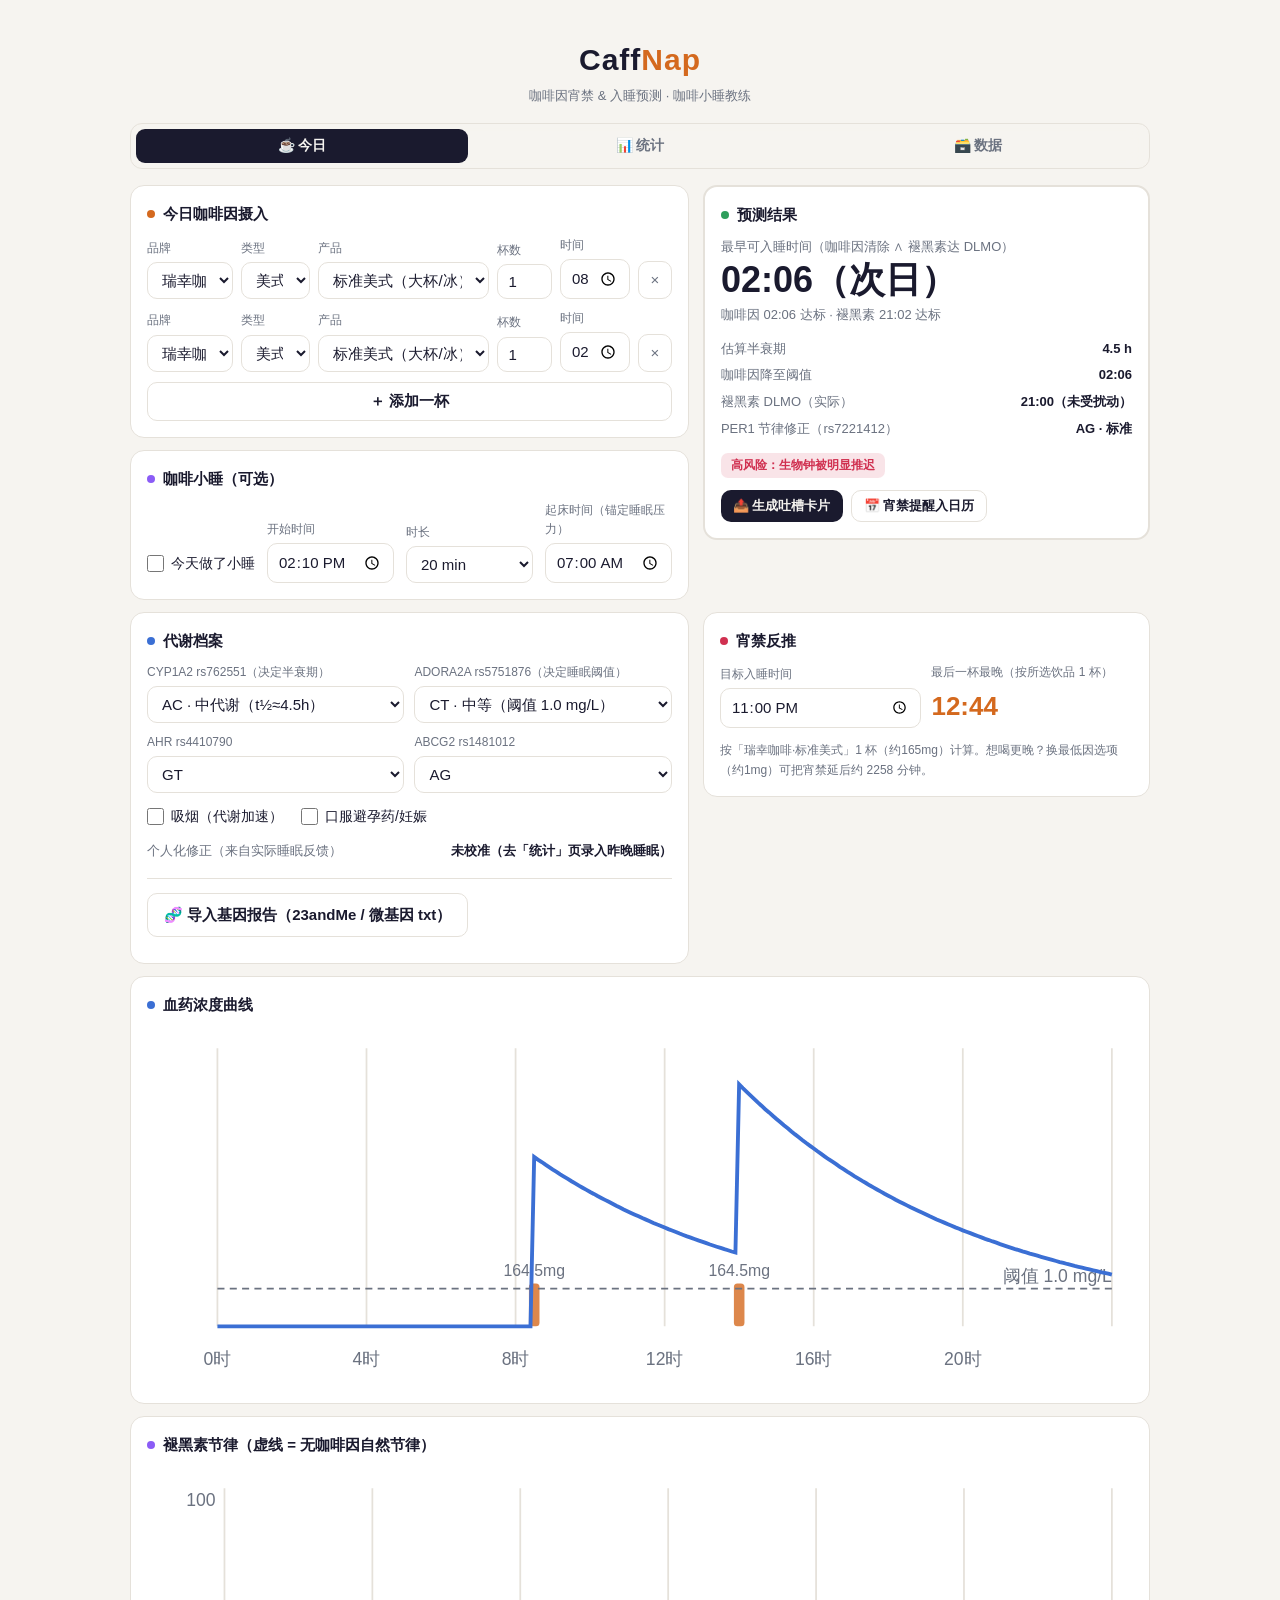
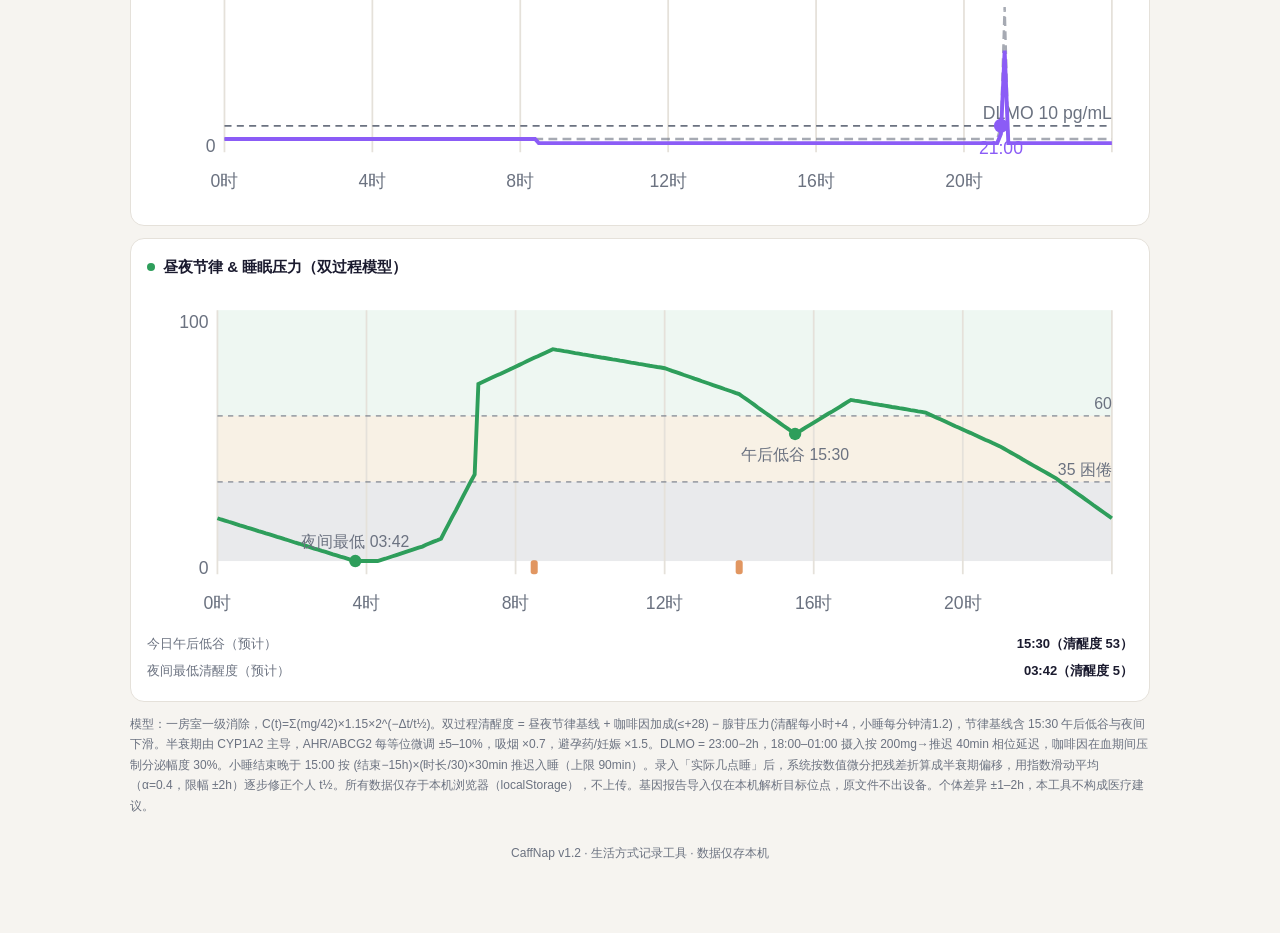
==== commit 28c71d79: "v1.2.0: 移动端适配/历史统计/睡眠校准/导出导入/分享卡片/日历提醒/速溶数据库/自定义饮品 - 移动端卡片式布局 + 今日/统计/数据分页签，修复小屏显示不全 - GitHub 风格咖啡因热" ====
--- a/index.html
+++ b/index.html
@@ -7,70 +7,7 @@
 <meta name="apple-mobile-web-app-capable" content="yes">
 <title>CaffNap · 咖啡因宵禁 & 入睡预测</title>
 <script src="db.js"></script>
-<style>
-  :root {
-    --bg: #f6f4f0; --card: #ffffff; --text: #1a1a2e; --sub: #6b7280;
-    --border: #e5e1da; --blue: #3b6fd4; --orange: #d4691e; --purple: #8b5cf6;
-    --green: #2e9e5b; --red: #d03050; --warn: #b87700;
-  }
-  @media (prefers-color-scheme: dark) {
-    :root {
-      --bg: #12121c; --card: #1d1d2b; --text: #eceaf2; --sub: #9aa0ab;
-      --border: #33334a; --blue: #6b96e8; --orange: #e08a4e; --purple: #a78bfa;
-      --green: #4cc38a; --red: #ef6a86; --warn: #e0a63e;
-    }
-  }
-  * { margin: 0; padding: 0; box-sizing: border-box; -webkit-tap-highlight-color: transparent; }
-  body {
-    font-family: -apple-system, "PingFang SC", "Microsoft YaHei", sans-serif;
-    background: var(--bg); color: var(--text);
-    line-height: 1.6; max-width: 680px; margin: 0 auto; padding: 16px 14px 60px;
-  }
-  header { text-align: center; padding: 20px 0 8px; }
-  header h1 { font-size: 30px; font-weight: 700; letter-spacing: 1px; }
-  header h1 span { color: var(--orange); }
-  header p { color: var(--sub); font-size: 13px; margin-top: 4px; }
-  .card {
-    background: var(--card); border: 1px solid var(--border);
-    border-radius: 14px; padding: 16px; margin-top: 14px;
-  }
-  .card h2 { font-size: 15px; font-weight: 600; margin-bottom: 10px; display: flex; align-items: center; gap: 8px; }
-  .card h2 .dot { width: 8px; height: 8px; border-radius: 50%; }
-  .grid { display: grid; grid-template-columns: 1fr 1fr; gap: 10px; }
-  .fld { display: flex; flex-direction: column; gap: 4px; }
-  .fld label { font-size: 12px; color: var(--sub); }
-  select, input[type="time"], input[type="number"] {
-    padding: 8px 10px; border-radius: 10px; font-size: 15px; width: 100%;
-    border: 1px solid var(--border); background: transparent; color: var(--text);
-  }
-  .chk { display: flex; align-items: center; gap: 7px; font-size: 14px; cursor: pointer; }
-  .chk input { width: 17px; height: 17px; accent-color: var(--text); }
-  .dose-row { display: flex; gap: 8px; align-items: flex-end; margin-bottom: 8px; }
-  .dose-row .del {
-    border: 1px solid var(--border); background: transparent; color: var(--sub);
-    border-radius: 10px; width: 38px; height: 38px; font-size: 17px; cursor: pointer; flex-shrink: 0;
-  }
-  .btn {
-    display: inline-flex; align-items: center; justify-content: center; gap: 6px;
-    border: none; border-radius: 10px; cursor: pointer; font-size: 15px;
-    padding: 9px 16px; background: var(--text); color: var(--bg); font-weight: 600;
-  }
-  .btn.ghost { background: transparent; color: var(--text); border: 1px solid var(--border); }
-  .result-main { font-size: 38px; font-weight: 700; font-variant-numeric: tabular-nums; }
-  .result-sub { font-size: 13px; color: var(--sub); margin-top: 4px; }
-  .badge {
-    display: inline-block; font-size: 12px; padding: 3px 10px; border-radius: 7px; margin-top: 10px; font-weight: 600;
-  }
-  .badge.ok { background: color-mix(in srgb, var(--green) 15%, transparent); color: var(--green); }
-  .badge.warn { background: color-mix(in srgb, var(--warn) 18%, transparent); color: var(--warn); }
-  .badge.risk { background: color-mix(in srgb, var(--red) 13%, transparent); color: var(--red); }
-  svg text { font-family: inherit; }
-  .stat-row { display: flex; justify-content: space-between; font-size: 13px; color: var(--sub); padding: 3px 0; }
-  .stat-row b { color: var(--text); font-weight: 600; font-variant-numeric: tabular-nums; }
-  .note { font-size: 12px; color: var(--sub); margin-top: 12px; line-height: 1.7; }
-  footer { text-align: center; color: var(--sub); font-size: 12px; margin-top: 28px; }
-  @media (max-width: 480px) { .grid { grid-template-columns: 1fr; } }
-</style>
+<link rel="stylesheet" href="style.css">
 </head>
 <body>
 
@@ -79,605 +16,217 @@
   <p>咖啡因宵禁 & 入睡预测 · 咖啡小睡教练</p>
 </header>
 
-<!-- 基因型 -->
-<div class="card">
-  <h2><span class="dot" style="background:var(--blue)"></span>代谢档案</h2>
-  <div class="grid">
-    <div class="fld"><label>CYP1A2 rs762551（决定半衰期）</label>
-      <select id="cyp">
-        <option value="AA">AA · 快代谢（t½≈3.2h）</option>
-        <option value="AC" selected>AC · 中代谢（t½≈4.5h）</option>
-        <option value="CC">CC · 慢代谢（t½≈7.5h）</option>
-      </select></div>
-    <div class="fld"><label>ADORA2A rs5751876（决定睡眠阈值）</label>
-      <select id="ador">
-        <option value="TT">TT · 敏感（阈值 1.3 mg/L）</option>
-        <option value="CT" selected>CT · 中等（阈值 1.0 mg/L）</option>
-        <option value="CC">CC · 钝感（阈值 0.8 mg/L）</option>
-      </select></div>
-    <div class="fld"><label>AHR rs4410790</label>
-      <select id="ahr">
-        <option value="TT">TT</option>
-        <option value="GT" selected>GT</option>
-        <option value="GG">GG · 诱导强</option>
-      </select></div>
-    <div class="fld"><label>ABCG2 rs1481012</label>
-      <select id="abcg2">
-        <option value="AA">AA</option>
-        <option value="AG" selected>AG</option>
-        <option value="GG">GG</option>
-      </select></div>
-  </div>
-  <div style="display:flex;gap:18px;margin-top:12px;flex-wrap:wrap;">
-    <label class="chk"><input type="checkbox" id="smoke"> 吸烟（代谢加速）</label>
-    <label class="chk"><input type="checkbox" id="oc"> 口服避孕药/妊娠</label>
-  </div>
-  <div style="margin-top:14px;border-top:1px solid var(--border);padding-top:14px;">
-    <label class="btn ghost" for="geneFile" style="cursor:pointer;display:inline-block;">🧬 导入基因报告（23andMe / 微基因 txt）</label>
-    <input type="file" id="geneFile" accept=".txt,text/plain" style="display:none">
-    <div id="geneStatus" style="font-size:13px;color:var(--sub);margin-top:10px;line-height:1.7;"></div>
-  </div>
-</div>
-
-<!-- 摄入记录 -->
-<div class="card">
-  <h2><span class="dot" style="background:var(--orange)"></span>今日咖啡因摄入</h2>
-  <div id="doseList"></div>
-  <button class="btn ghost" id="addDose" style="width:100%;">＋ 添加一杯</button>
-</div>
-
-<!-- 小睡 -->
-<div class="card">
-  <h2><span class="dot" style="background:var(--purple)"></span>咖啡小睡（可选）</h2>
-  <div style="display:flex;gap:12px;flex-wrap:wrap;align-items:flex-end;">
-    <label class="chk" style="margin-bottom:8px;"><input type="checkbox" id="napOn"> 今天做了小睡</label>
-    <div class="fld" style="flex:1;min-width:110px;"><label>开始时间</label><input type="time" id="napT" value="14:10"></div>
-    <div class="fld" style="flex:1;min-width:130px;"><label>时长</label>
-      <select id="napD">
-        <option value="15">15 min（经典咖啡小睡）</option>
-        <option value="20" selected>20 min</option>
-        <option value="30">30 min</option>
-        <option value="60">60 min</option>
-      </select></div>
-    <div class="fld" style="flex:1;min-width:110px;"><label>起床时间（锚定睡眠压力）</label><input type="time" id="wakeT" value="07:00"></div>
-  </div>
-</div>
-
-<!-- 预测结果 -->
-<div class="card" style="border-width:2px;">
-  <h2><span class="dot" style="background:var(--green)"></span>预测结果</h2>
-  <div class="result-sub">最早可入睡时间（咖啡因清除 ∧ 褪黑素达 DLMO）</div>
-  <div class="result-main" id="bedtime">—</div>
-  <div class="result-sub" id="bedtimeSub"></div>
-  <div class="stat-row" style="margin-top:10px;"><span>估算半衰期</span><b id="stHalf">—</b></div>
-  <div class="stat-row"><span>咖啡因降至阈值</span><b id="stClear">—</b></div>
-  <div class="stat-row"><span>褪黑素 DLMO（实际）</span><b id="stDlmo">—</b></div>
-  <div class="stat-row"><span>PER1 节律修正（rs7221412）</span><b id="stPer1">—</b></div>
-  <div><span class="badge ok" id="badge">—</span></div>
-</div>
-
-<!-- 宵禁反推 -->
-<div class="card">
-  <h2><span class="dot" style="background:var(--red)"></span>宵禁反推</h2>
-  <div class="grid" style="align-items:end;">
-    <div class="fld"><label>目标入睡时间</label><input type="time" id="targetBed" value="23:00"></div>
-    <div class="fld"><label>最后一杯最晚（按所选饮品 1 杯）</label>
-      <div style="font-size:26px;font-weight:700;color:var(--orange);font-variant-numeric:tabular-nums;" id="lastCall">—</div></div>
-  </div>
-  <div class="note" id="lastCallNote"></div>
-</div>
-
-<!-- 曲线图 -->
-<div class="card">
-  <h2><span class="dot" style="background:var(--blue)"></span>血药浓度曲线</h2>
-  <svg id="chartCaf" viewBox="0 0 560 200" width="100%"></svg>
-</div>
-<div class="card">
-  <h2><span class="dot" style="background:var(--purple)"></span>褪黑素节律（虚线 = 无咖啡因自然节律）</h2>
-  <svg id="chartMel" viewBox="0 0 560 190" width="100%"></svg>
-</div>
-<div class="card">
-  <h2><span class="dot" style="background:var(--green)"></span>昼夜节律 & 睡眠压力（双过程模型）</h2>
-  <svg id="chartAlert" viewBox="0 0 560 190" width="100%"></svg>
-  <div class="stat-row"><span>今日午后低谷（预计）</span><b id="stDip">—</b></div>
-  <div class="stat-row"><span>夜间最低清醒度（预计）</span><b id="stNight">—</b></div>
-</div>
-
-<div class="note">
-  模型：一房室一级消除，C(t)=Σ(mg/42)×1.15×2^(−Δt/t½)。双过程清醒度 = 昼夜节律基线 + 咖啡因加成(≤+28) − 腺苷压力(清醒每小时+4，小睡每分钟清1.2)，节律基线含 15:30 午后低谷与夜间下滑。半衰期由 CYP1A2 主导，AHR/ABCG2 每等位微调 ±5–10%，吸烟 ×0.7，避孕药/妊娠 ×1.5。DLMO = 23:00−2h，18:00–01:00 摄入按 200mg→推迟 40min 相位延迟，咖啡因在血期间压制分泌幅度 30%。小睡结束晚于 15:00 按 (结束−15h)×(时长/30)×30min 推迟入睡（上限 90min）。所有数据仅存于本机浏览器（localStorage），不上传。基因报告导入（23andMe / 微基因 txt）仅在本机浏览器内解析目标位点，原文件不出设备，解析结果仅存本机可随时清除。个体差异 ±1–2h，本工具不构成医疗建议。
-</div>
-
-<footer>CaffNap · 生活方式记录工具 · 数据仅存本机</footer>
-
-<script>
-"use strict";
-const $ = id => document.getElementById(id);
-// 通用兜底饮品（数据库加载失败或本地双击打开时使用）
-const GENERIC_BEVS = [
-  { k: "espresso", label: "浓缩 espresso", mg: 60 },
-  { k: "americano", label: "美式", mg: 150 },
-  { k: "filter", label: "手冲/大美式", mg: 200 },
-  { k: "latte", label: "拿铁", mg: 75 },
-  { k: "tea", label: "茶", mg: 45 },
-  { k: "decaf", label: "低因/其他", mg: 0 }
-];
-// 数据库经 <script src="db.js"> 同步注入（file:// 双击也可用）
-const DB_META = window.CAFFNAP_DB || {};
-let DB_ITEMS = DB_META.items || [];
-if (!DB_ITEMS.length) console.warn("CaffNap: db.js 未加载，使用通用估算饮品");
-function allBevs() { return DB_ITEMS.length ? DB_ITEMS : GENERIC_BEVS; }
-function bevMid(b) { return b.mg !== undefined ? b.mg : (b.mg_min + b.mg_max) / 2; }
-const LS_KEY = "caffnap_v1";
-const GENO_KEY = "caffnap_geno_v1";
-let dlmoOff = 0;   // PER1 rs7221412 的 DLMO 偏移（分钟）
-
-// ---------- 状态 ----------
-let state = { doses: [], napOn: false, napT: "14:10", napD: 20 };
-try {
-  const saved = JSON.parse(localStorage.getItem(LS_KEY));
-  if (saved && saved.doses) state = Object.assign(state, saved);
-  // 只保留今天
-  const today = new Date().toDateString();
-  state.doses = state.doses.filter(d => d.day === today);
-} catch (e) {}
-
-function save() { localStorage.setItem(LS_KEY, JSON.stringify(state)); }
-
-// ---------- 输入 ----------
-function getParams() {
-  let th = { AA: 3.2, AC: 4.5, CC: 7.5 }[$("cyp").value];
-  th *= { TT: 1.10, GT: 1.0, GG: 0.90 }[$("ahr").value];
-  th *= { AA: 0.95, AG: 1.0, GG: 1.05 }[$("abcg2").value];
-  if ($("smoke").checked) th *= 0.7;
-  if ($("oc").checked) th *= 1.5;
-  const thr = { TT: 1.3, CT: 1.0, CC: 0.8 }[$("ador").value];
-  return { th, thr };
-}
-const toMin = s => { const [h, m] = s.split(":").map(Number); return h * 60 + m; };
-const toHM = t => {
-  const h = Math.floor(t / 60) % 24, m = Math.round(t % 60) % 60;
-  return String(h).padStart(2, "0") + ":" + String(m).padStart(2, "0");
-};
-
-// ---------- 摄入条目 UI ----------
-// 品牌原始分类 → 四大归一类型
-const TYPE_MAP = {
-  "美式类": "美式", "美式": "美式", "冷萃类": "美式", "冷萃": "美式",
-  "滴滤咖啡": "美式", "冰咖啡": "美式",
-  "拿铁类": "拿铁", "拿铁": "拿铁", "摩卡": "拿铁", "星冰乐": "拿铁",
-  "浓缩咖啡": "浓缩", "浓缩": "浓缩",
-  "奶茶": "奶茶", "轻因系列": "奶茶", "纯茶": "奶茶", "特调": "奶茶",
-  "茶咖": "奶茶", "轻咖": "奶茶", "其他非咖啡类": "奶茶", "无咖啡": "奶茶", "果茶": "奶茶"
-};
-function normType(b) { return DB_ITEMS.length ? (TYPE_MAP[b.category] || "奶茶") : "通用"; }
-
-function renderDoses() {
-  const box = $("doseList");
-  box.innerHTML = "";
-  const list = allBevs();
-  state.doses.forEach((d, i) => {
-    let cur = list.find(b => b.k === d.bev);
-    if (!cur) { cur = list[0]; d.bev = cur.k; }
-    const curBrand = cur.brand || "通用";
-    const curType = normType(cur);
-
-    const brands = [...new Set(list.map(b => b.brand || "通用"))];
-    // 该品牌实际拥有的归一类型（保持四大桶顺序）
-    const ALL_TYPES = ["美式", "拿铁", "浓缩", "奶茶"];
-    const hasTypes = ALL_TYPES.filter(t => list.some(b => (b.brand || "通用") === curBrand && normType(b) === t));
-    const types = DB_ITEMS.length ? hasTypes : ["通用"];
-    const prods = list.filter(b => (b.brand || "通用") === curBrand && normType(b) === curType);
-
-    const opt = (v, label, sel) => `<option value="${v}" ${sel ? "selected" : ""}>${label}</option>`;
-    const row = document.createElement("div");
-    row.className = "dose-row";
-    row.innerHTML = `
-      <div class="fld" style="flex:1.2;min-width:100px;"><label>品牌</label>
-        <select data-i="${i}" class="d-brand">${brands.map(b => opt(b, b, b === curBrand)).join("")}</select></div>
-      <div class="fld" style="flex:1;min-width:80px;"><label>类型</label>
-        <select data-i="${i}" class="d-type">${types.map(t => opt(t, t, t === curType)).join("")}</select></div>
-      <div class="fld" style="flex:2.4;min-width:150px;"><label>产品</label>
-        <select data-i="${i}" class="d-bev">${prods.map(b =>
-          opt(b.k, DB_ITEMS.length
-            ? `${b.drink}（${b.spec}）·约${Math.round(bevMid(b))}mg`
-            : `${b.label}（${b.mg}mg）`, b.k === d.bev)).join("")}</select></div>
-      <div class="fld" style="flex:0.8;min-width:64px;"><label>杯数</label>
-        <input type="number" data-i="${i}" class="d-cups" value="${d.cups}" min="0.5" max="6" step="0.5"></div>
-      <div class="fld" style="flex:1;min-width:96px;"><label>时间</label>
-        <input type="time" data-i="${i}" class="d-time" value="${d.time}"></div>
-      <button class="del" data-i="${i}" title="删除">×</button>`;
-    box.appendChild(row);
-  });
-
-  box.querySelectorAll(".d-brand").forEach(el => el.addEventListener("change", e => {
-    const i = +e.target.dataset.i;
-    const first = allBevs().find(b => (b.brand || "通用") === e.target.value);
-    if (first) { state.doses[i].bev = first.k; save(); renderDoses(); calc(); }
-  }));
-  box.querySelectorAll(".d-type").forEach(el => el.addEventListener("change", e => {
-    const i = +e.target.dataset.i;
-    const curBrand = (allBevs().find(b => b.k === state.doses[i].bev) || allBevs()[0]).brand || "通用";
-    const first = allBevs().find(b => (b.brand || "通用") === curBrand && normType(b) === e.target.value);
-    if (first) { state.doses[i].bev = first.k; save(); renderDoses(); calc(); }
-  }));
-  box.querySelectorAll(".d-bev,.d-cups,.d-time").forEach(el => el.addEventListener("input", e => {
-    const i = +e.target.dataset.i;
-    if (e.target.classList.contains("d-bev")) state.doses[i].bev = e.target.value;
-    if (e.target.classList.contains("d-cups")) state.doses[i].cups = +e.target.value;
-    if (e.target.classList.contains("d-time")) state.doses[i].time = e.target.value;
-    save(); calc();
-  }));
-  box.querySelectorAll(".del").forEach(b => b.addEventListener("click", e => {
-    state.doses.splice(+e.target.dataset.i, 1); save(); renderDoses(); calc();
-  }));
-}
-
-$("addDose").addEventListener("click", () => {
-  const now = new Date();
-  const hm = String(now.getHours()).padStart(2, "0") + ":" + String(now.getMinutes()).padStart(2, "0");
-  state.doses.push({ bev: DB_ITEMS.length ? "b000" : "americano", cups: 1, time: hm, day: new Date().toDateString() });
-  save(); renderDoses(); calc();
-});
-
-// ---------- 药代模型 ----------
-function doseMg(d) { const b = allBevs().find(x => x.k === d.bev); return b ? bevMid(b) * d.cups : 0; }
-function concentration(mg, th, dtH) { return dtH < 0 ? 0 : mg / 42 * 1.15 * Math.pow(2, -dtH / th); }
-function totalC(doses, th, tMin) {
-  return doses.reduce((s, d) => s + concentration(doseMg(d), th, (tMin - toMin(d.time)) / 60), 0);
-}
-function tClear(doses, th, thr) {
-  if (!doses.length) return null;
-  const last = Math.max(...doses.map(d => toMin(d.time)));
-  for (let t = last + 30; t <= last + 1440; t += 2)
-    if (totalC(doses, th, t) <= thr) return t;
-  return null;
-}
-function lastCall(mg, th, thr, targetMin) {
-  const c0 = mg / 42 * 1.15;
-  if (c0 <= thr) return 0;
-  return Math.max(0, targetMin - (th * Math.log2(c0 / thr) * 60 + 30));
-}
-
-// ---------- 双过程模型：节律基线 + 腺苷压力 ----------
-const CIRC = [[0,45],[4,33],[6,45],[7,72],[9,88],[12,85],[14,78],[15.5,65],[17,80],[19,78],[21,68],[22.5,58],[24,45]];
-function circadian(t) {
-  t = ((t % 24) + 24) % 24;
-  for (let i = 0; i < CIRC.length - 1; i++) {
-    const [t0, v0] = CIRC[i], [t1, v1] = CIRC[i + 1];
-    if (t >= t0 && t <= t1) return v0 + (v1 - v0) * (t - t0) / (t1 - t0);
-  }
-  return 45;
-}
-function adenosine(t, wakeMin, napEndMin, napDurMin) {
-  let awake = ((t - wakeMin) % 1440 + 1440) % 1440;   // 距起床分钟数
-  let p = Math.min(90, awake / 60 * 4);               // 每小时 +4
-  if (napEndMin !== null && t > napEndMin) p = Math.max(0, p - napDurMin * 1.2);
-  return p;
-}
-
-// ---------- 褪黑素模型 ----------
-function melRaw(rel) {  // rel = t - DLMO，pg/mL
-  if (rel < -1 || rel >= 8) return 5;
-  if (rel < 0) return 5 + (rel + 1) * 5;
-  if (rel < 2) return 10 + rel * 25;
-  if (rel < 4) return 60 + (rel - 2) * 20;
-  return 100 - (rel - 4) * 22.5;
-}
-
-// ---------- 主计算 ----------
-function calc() {
-  const { th, thr } = getParams();
-  const doses = state.doses.filter(d => doseMg(d) > 0);
-  const totalMg = doses.reduce((s, d) => s + doseMg(d), 0);
-  const tC = tClear(doses, th, thr);
-
-  // 小睡
-  const napOn = $("napOn").checked;
-  const napStart = toMin($("napT").value), napDur = +$("napD").value;
-  const napEnd = napStart + napDur;
-  let napDelayMin = 0;
-  if (napOn && napEnd > 15 * 60) napDelayMin = Math.min(90, (napEnd - 900) / 60 * (napDur / 30) * 30);
-
-  // 褪黑素：DLMO 锚定 23:00-2h
-  const dlmo0 = 21 * 60 + dlmoOff;   // PER1 rs7221412: AA −1h / AG 0 / GG +1h
-  let delayMin = 0;
-  doses.forEach(d => {
-    const rel = ((toMin(d.time) - dlmo0) % 1440 + 1440) % 1440;
-    const before = rel <= 16 * 60 ? rel - 1440 : rel;
-    if (before >= -300 && before <= 120) delayMin += (doseMg(d) / 200) * 40;
-  });
-  delayMin = Math.min(delayMin, 180);
-  const dlmoEff = dlmo0 + delayMin;
-  const suppress = t => 1 - 0.3 * Math.min(1, totalC(doses, th, t) / thr);
-  const melAt = t => {
-    let rel = ((t - dlmoEff) % 1440 + 1440) % 1440;
-    if (rel > 16 * 60) rel -= 1440;
-    return melRaw(rel) * suppress(t);
-  };
-  let tMel = null;
-  for (let t = 12 * 60; t <= 24 * 60; t += 2) if (melAt(t) >= 10) { tMel = t; break; }
-
-  // 入睡 = max(双条件) + 小睡推迟
-  let tSleep = null;
-  if (tC !== null && tMel !== null) tSleep = Math.max(tC, tMel) + napDelayMin;
-
-  // ---- 输出 ----
-  $("bedtime").textContent = tSleep !== null
-    ? toHM(tSleep) + (tSleep >= 1440 ? "（次日）" : "") : "24h 内条件未满足";
-  let subs = [];
-  if (tC !== null) subs.push("咖啡因 " + toHM(tC) + " 达标");
-  if (tMel !== null) subs.push("褪黑素 " + toHM(tMel) + " 达标");
-  if (napDelayMin > 0) subs.push("小睡 +" + Math.round(napDelayMin) + "min");
-  $("bedtimeSub").textContent = subs.join(" · ") || "添加第一杯开始预测";
-  $("stHalf").textContent = th.toFixed(1) + " h";
-  $("stClear").textContent = tC !== null ? toHM(tC) : "24h 内未达标";
-  $("stDlmo").textContent = toHM(dlmoEff) + (delayMin > 0 ? `（推迟 ${Math.round(delayMin)}min）` : "（未受扰动）");
-  $("stPer1").textContent = { "-60": "AA · 偏晨型（DLMO −1h）", "0": "AG · 标准", "60": "GG · 偏夜型（DLMO +1h）" }[String(dlmoOff)] || "未知（默认标准）";
-
-  const badge = $("badge");
-  if (delayMin >= 90 || (tSleep !== null && tSleep > 24 * 60)) {
-    badge.textContent = "高风险：生物钟被明显推迟"; badge.className = "badge risk";
-  } else if (tSleep === null || tSleep > 23 * 60) {
-    badge.textContent = "中风险：晚间饮用"; badge.className = "badge warn";
-  } else {
-    badge.textContent = "低风险：节律基本未受扰"; badge.className = "badge ok";
-  }
-
-  // 宵禁反推
-  const list = allBevs();
-  const selBev = state.doses.length
-    ? list.find(b => b.k === state.doses[state.doses.length - 1].bev)
-    : (list.find(b => b.k === "americano") || list[0]);
-  const selMg = bevMid(selBev);
-  const lc = lastCall(selMg, th, thr, toMin($("targetBed").value));
-  $("lastCall").textContent = toHM(lc);
-  const lowMg = Math.min(...list.map(bevMid).filter(m => m > 0));
-  $("lastCallNote").textContent =
-    `按「${DB_ITEMS.length ? selBev.brand + "·" + selBev.drink : selBev.label}」1 杯（约${Math.round(selMg)}mg）计算。想喝更晚？换最低因选项（约${Math.round(lowMg)}mg）可把宵禁延后约 ` +
-    Math.round((th * Math.log2((selMg / 42 * 1.15) / thr) - th * Math.log2((lowMg / 42 * 1.15) / thr)) * 60) +
-    ` 分钟。`;
-
-  const wakeMin = toMin($("wakeT").value);
-  const napEndMin = napOn ? napEnd : null;
-  const alertness = t => {
-    const a = circadian(t) + 28 * Math.min(1, totalC(doses, th, t) / thr) - 0.35 * adenosine(t * 60, wakeMin, napEndMin, napDur);
-    return Math.max(5, Math.min(100, a));
-  };
-  drawCaf(thr, doses, totalMg, tC, tSleep, napOn ? { s: napStart, e: napEnd, d: napDur } : null);
-  drawMel(dlmo0, dlmoEff, melAt, doses, th, thr, tSleep);
-  drawAlert(alertness, doses, napOn ? { s: napStart, e: napEnd, d: napDur } : null, tSleep);
-}
-
-// ---------- 图表 ----------
-function drawCaf(thr, doses, totalMg, tC, tSleep, nap) {
-  const W = 560, H = 200, L = 40, R = 12, T = 12, B = 30;
-  let peak = 0;
-  for (let t = 0; t <= 1440; t += 5) {
-    const c = totalC(doses, getParams().th, t);
-    if (c > peak) peak = c;
-  }
-  const cMax = Math.max(peak * 1.15, thr * 1.3, 1);
-  const X = t => L + (W - L - R) * t / 1440;
-  const Y = c => T + (H - T - B) * (1 - c / cMax);
-  let s = "";
-  for (let g = 0; g <= 1440; g += 240)
-    s += `<line x1="${X(g)}" y1="${T}" x2="${X(g)}" y2="${H - B}" stroke="var(--border)"/>`;
-  if (nap) {
-    s += `<rect x="${X(nap.s)}" y="${T}" width="${X(Math.min(nap.e, 1440)) - X(nap.s)}" height="${H - B - T}" fill="var(--purple)" opacity="0.12" rx="4"/>
-          <text x="${(X(nap.s) + X(Math.min(nap.e, 1440))) / 2}" y="${T + 12}" text-anchor="middle" font-size="10" fill="var(--sub)">小睡 ${nap.d}min</text>`;
-  }
-  doses.forEach(d => {
-    const mg = doseMg(d), h = 12 + Math.min(mg, 400) / 400 * 30;
-    s += `<rect x="${X(toMin(d.time)) - 3}" y="${H - B - h}" width="6" height="${h}" rx="2" fill="var(--orange)" opacity="0.8"/>
-          <text x="${X(toMin(d.time))}" y="${H - B - h - 4}" text-anchor="middle" font-size="9" fill="var(--sub)">${mg}mg</text>`;
-  });
-  s += `<line x1="${L}" y1="${Y(thr)}" x2="${W - R}" y2="${Y(thr)}" stroke="var(--sub)" stroke-dasharray="4 3"/>
-        <text x="${W - R}" y="${Y(thr) - 4}" text-anchor="end" font-size="10" fill="var(--sub)">阈值 ${thr.toFixed(1)} mg/L</text>`;
-  let path = "";
-  for (let i = 0; i <= 240; i++) {
-    const t = 1440 * i / 240;
-    path += (i ? "L" : "M") + X(t).toFixed(1) + " " + Y(totalC(doses, getParams().th, t)).toFixed(1) + " ";
-  }
-  s += `<path d="${path}" fill="none" stroke="var(--blue)" stroke-width="2.2"/>`;
-  if (tC !== null && tC <= 1440)
-    s += `<circle cx="${X(tC)}" cy="${Y(thr)}" r="4" fill="var(--blue)" opacity="0.4"/>`;
-  if (tSleep !== null && tSleep <= 1440)
-    s += `<circle cx="${X(tSleep)}" cy="${Y(thr)}" r="5" fill="var(--blue)"/>
-          <text x="${X(tSleep)}" y="${Y(thr) + 16}" text-anchor="middle" font-size="11" fill="var(--blue)">${toHM(tSleep)}</text>`;
-  for (let g = 0; g < 1440; g += 240)
-    s += `<text x="${X(g)}" y="${H - 8}" text-anchor="middle" font-size="10" fill="var(--sub)">${g / 60}时</text>`;
-  $("chartCaf").innerHTML = s;
-}
-
-function drawMel(dlmo0, dlmoEff, melAt, doses, th, thr, tSleep) {
-  const W = 560, H = 190, L = 44, R = 12, T = 12, B = 28;
-  const X = t => L + (W - L - R) * t / 1440;
-  const Y = v => T + (H - T - B) * (1 - v / 100);
-  let s = "";
-  for (let g = 0; g <= 1440; g += 240)
-    s += `<line x1="${X(g)}" y1="${T}" x2="${X(g)}" y2="${H - B}" stroke="var(--border)"/>`;
-  if (dlmo0 !== dlmoEff)
-    s += `<line x1="${X(dlmo0)}" y1="${T}" x2="${X(dlmo0)}" y2="${H - B}" stroke="var(--sub)" stroke-dasharray="3 3"/>
-          <text x="${X(dlmo0)}" y="${H - B - 4}" text-anchor="middle" font-size="9" fill="var(--sub)">自然 ${toHM(dlmo0)}</text>`;
-  s += `<line x1="${L}" y1="${Y(10)}" x2="${W - R}" y2="${Y(10)}" stroke="var(--sub)" stroke-dasharray="4 3"/>
-        <text x="${W - R}" y="${Y(10) - 4}" text-anchor="end" font-size="10" fill="var(--sub)">DLMO 10 pg/mL</text>`;
-  let dRaw = "", dEff = "";
-  for (let i = 0; i <= 240; i++) {
-    const t = 1440 * i / 240;
-    let rel = ((t - dlmoEff) % 1440 + 1440) % 1440;
-    if (rel > 960) rel -= 1440;
-    dRaw += (i ? "L" : "M") + X(t).toFixed(1) + " " + Y(melRaw(rel)).toFixed(1) + " ";
-    dEff += (i ? "L" : "M") + X(t).toFixed(1) + " " + Y(melAt(t)).toFixed(1) + " ";
-  }
-  s += `<path d="${dRaw}" fill="none" stroke="var(--sub)" stroke-width="1.4" stroke-dasharray="5 3" opacity="0.6"/>
-        <path d="${dEff}" fill="none" stroke="var(--purple)" stroke-width="2.2"/>`;
-  if (dlmoEff >= 0 && dlmoEff <= 1440)
-    s += `<circle cx="${X(dlmoEff)}" cy="${Y(10)}" r="4" fill="var(--purple)"/>
-          <text x="${X(dlmoEff)}" y="${Y(10) + 16}" text-anchor="middle" font-size="10" fill="var(--purple)">${toHM(dlmoEff)}</text>`;
-  if (tSleep !== null && tSleep <= 1440)
-    s += `<line x1="${X(tSleep)}" y1="${T}" x2="${X(tSleep)}" y2="${Y(10)}" stroke="var(--purple)" stroke-dasharray="4 3" opacity="0.5"/>`;
-  for (let g = 0; g < 1440; g += 240)
-    s += `<text x="${X(g)}" y="${H - 8}" text-anchor="middle" font-size="10" fill="var(--sub)">${g / 60}时</text>`;
-  s += `<text x="${L - 5}" y="${T + 10}" text-anchor="end" font-size="10" fill="var(--sub)">100</text>
-        <text x="${L - 5}" y="${H - B}" text-anchor="end" font-size="10" fill="var(--sub)">0</text>`;
-  $("chartMel").innerHTML = s;
-}
-
-function drawAlert(alertness, doses, nap, tSleep) {
-  const W = 560, H = 190, L = 40, R = 12, T = 12, B = 28;
-  const X = t => L + (W - L - R) * t / 24;
-  const Y = a => T + (H - T - B) * (1 - a / 100);
-  let s = "";
-  // 分区底色
-  s += `<rect x="${L}" y="${Y(100)}" width="${W - L - R}" height="${Y(60) - Y(100)}" fill="var(--green)" opacity="0.08"/>
-        <rect x="${L}" y="${Y(60)}" width="${W - L - R}" height="${Y(35) - Y(60)}" fill="var(--warn)" opacity="0.10"/>
-        <rect x="${L}" y="${Y(35)}" width="${W - L - R}" height="${Y(5) - Y(35)}" fill="var(--sub)" opacity="0.15"/>`;
-  for (let g = 0; g <= 24; g += 4)
-    s += `<line x1="${X(g)}" y1="${T}" x2="${X(g)}" y2="${H - B}" stroke="var(--border)"/>`;
-  s += `<line x1="${L}" y1="${Y(60)}" x2="${W - R}" y2="${Y(60)}" stroke="var(--sub)" stroke-dasharray="3 3" opacity="0.6"/>
-        <text x="${W - R}" y="${Y(60) - 4}" text-anchor="end" font-size="9" fill="var(--sub)">60</text>
-        <line x1="${L}" y1="${Y(35)}" x2="${W - R}" y2="${Y(35)}" stroke="var(--sub)" stroke-dasharray="3 3" opacity="0.6"/>
-        <text x="${W - R}" y="${Y(35) - 4}" text-anchor="end" font-size="9" fill="var(--sub)">35 困倦</text>`;
-  if (nap) {
-    s += `<rect x="${X(nap.s / 60)}" y="${T}" width="${X(Math.min(nap.e, 1440) / 60) - X(nap.s / 60)}" height="${H - B - T}" fill="var(--purple)" opacity="0.15" rx="4"/>
-          <text x="${(X(nap.s / 60) + X(Math.min(nap.e, 1440) / 60)) / 2}" y="${T + 11}" text-anchor="middle" font-size="9" fill="var(--sub)">小睡</text>`;
-  }
-  doses.forEach(d => {
-    s += `<rect x="${X(toMin(d.time) / 60) - 2}" y="${H - B - 8}" width="4" height="8" rx="1.5" fill="var(--orange)" opacity="0.7"/>`;
-  });
-  // 曲线 + 找午后低谷 & 夜间最低
-  let path = "", dipA = 101, dipT = 0, minA = 101, minT = 0;
-  for (let i = 0; i <= 240; i++) {
-    const t = 24 * i / 240, a = alertness(t);
-    path += (i ? "L" : "M") + X(t).toFixed(1) + " " + Y(a).toFixed(1) + " ";
-    if (t >= 13 && t <= 18 && a < dipA) { dipA = a; dipT = t; }
-    if ((t >= 22 || t <= 6) && a < minA) { minA = a; minT = t; }
-  }
-  s += `<path d="${path}" fill="none" stroke="var(--green)" stroke-width="2.2"/>`;
-  if (dipA < 101)
-    s += `<circle cx="${X(dipT)}" cy="${Y(dipA)}" r="3.5" fill="var(--green)"/>
-          <text x="${X(dipT)}" y="${Y(dipA) + 15}" text-anchor="middle" font-size="9" fill="var(--sub)">午后低谷 ${toHM(dipT * 60)}</text>`;
-  if (minA < 101)
-    s += `<circle cx="${X(minT)}" cy="${Y(minA)}" r="3.5" fill="var(--green)"/>
-          <text x="${X(minT)}" y="${Y(minA) - 8}" text-anchor="middle" font-size="9" fill="var(--sub)">夜间最低 ${toHM(minT * 60)}</text>`;
-  if (tSleep !== null && tSleep <= 1440)
-    s += `<line x1="${X(tSleep / 60)}" y1="${T}" x2="${X(tSleep / 60)}" y2="${H - B}" stroke="var(--blue)" stroke-dasharray="4 3" opacity="0.6"/>
-          <text x="${X(tSleep / 60)}" y="${H - 8}" text-anchor="middle" font-size="9" fill="var(--blue)">${toHM(tSleep)} 可入睡</text>`;
-  for (let g = 0; g < 24; g += 4)
-    s += `<text x="${X(g)}" y="${H - 8}" text-anchor="middle" font-size="10" fill="var(--sub)">${g}时</text>`;
-  s += `<text x="${L - 5}" y="${T + 10}" text-anchor="end" font-size="10" fill="var(--sub)">100</text>
-        <text x="${L - 5}" y="${H - B}" text-anchor="end" font-size="10" fill="var(--sub)">0</text>`;
-  $("chartAlert").innerHTML = s;
-  $("stDip").textContent = toHM(dipT * 60) + "（清醒度 " + Math.round(dipA) + "）";
-  $("stNight").textContent = toHM(minT * 60) + "（清醒度 " + Math.round(minA) + "）";
-}
-
-// ---------- 基因报告导入（23andMe / 微基因，纯本地解析，不上传） ----------
-// 每个位点：关注等位基因计数（0/1/2）→ 映射到模型档位
-const GENO_LOCI = [
-  { rsid: "rs762551",  gene: "CYP1A2",  allele: "A", key: "cyp",   map: { 2: "AA", 1: "AC", 0: "CC" },
-    pheno: g => ({ AA: "快代谢 t½≈3.2h", AC: "中代谢 t½≈4.5h", CC: "慢代谢 t½≈7.5h" }[g]) },
-  { rsid: "rs5751876", gene: "ADORA2A", allele: "T", key: "ador",  map: { 2: "TT", 1: "CT", 0: "CC" },
-    pheno: g => ({ TT: "高敏感（阈值 1.3）", CT: "中等（阈值 1.0）", CC: "钝感（阈值 0.8）" }[g]) },
-  { rsid: "rs4410790", gene: "AHR",     allele: "G", key: "ahr",   map: { 2: "GG", 1: "GT", 0: "TT" },
-    pheno: g => ({ GG: "诱导强 · 清除偏快", GT: "标准", TT: "诱导弱 · 清除偏慢 10%" }[g]) },
-  { rsid: "rs1481012", gene: "ABCG2",   allele: "A", key: "abcg2", map: { 2: "AA", 1: "AG", 0: "GG" },
-    pheno: g => ({ AA: "外排快 · 清除偏快 5%", AG: "标准", GG: "外排慢 · 清除偏慢 5%" }[g]) },
-  { rsid: "rs7221412", gene: "PER1",    allele: "A", key: "per1",  map: { 2: "AA", 1: "AG", 0: "GG" },
-    pheno: g => ({ AA: "偏晨型 · DLMO 提前 1h", AG: "标准节律", GG: "偏夜型 · DLMO 推迟 1h" }[g]) }
-];
-
-function parseGeneText(text) {
-  const byRs = Object.fromEntries(GENO_LOCI.map(l => [l.rsid, l]));
-  const found = {}, missing = [];
-  for (const raw of text.split(/\r?\n/)) {
-    if (!raw || raw.startsWith("#")) continue;
-    const p = raw.trim().split(/\s+/);
-    if (p.length < 4) continue;
-    const locus = byRs[p[0]];
-    if (!locus || found[locus.key]) continue;
-    const gt = p[3].toUpperCase();
-    if (gt.length < 2 || gt.includes("-") || gt.includes("N")) { missing.push(locus.gene + "（无检出）"); continue; }
-    const count = Math.min(2, (gt.split("").filter(c => c === locus.allele).length));
-    const g = locus.map[count];
-    if (g) found[locus.key] = { g, rsid: locus.rsid, gene: locus.gene, pheno: locus.pheno(g) };
-  }
-  for (const l of GENO_LOCI) if (!found[l.key] && !missing.some(m => m.startsWith(l.gene))) missing.push(l.gene);
-  return { found, missing };
-}
-
-function applyGeno(found) {
-  if (found.cyp)   $("cyp").value = found.cyp.g;
-  if (found.ador)  $("ador").value = found.ador.g;
-  if (found.ahr)   $("ahr").value = found.ahr.g;
-  if (found.abcg2) $("abcg2").value = found.abcg2.g;
-  dlmoOff = found.per1 ? ({ AA: -60, AG: 0, GG: 60 }[found.per1.g] ?? 0) : 0;
-}
-
-function showGenoStatus(found, missing, fromCache) {
-  const box = $("geneStatus");
-  const rows = Object.values(found)
-    .map(v => `<div>✅ <b>${v.gene}</b> ${v.rsid} = <b>${v.g}</b> · ${v.pheno}</div>`).join("");
-  const miss = missing.length
-    ? `<div style="color:var(--warn)">⚠️ 未检出：${missing.join("、")}（保持默认档位）</div>` : "";
-  box.innerHTML = (fromCache ? "🧬 已恢复上次导入的基因报告" : "🧬 导入成功（文件仅在本地解析，未上传）")
-    + rows + miss;
-}
-
-$("geneFile").addEventListener("change", e => {
-  const file = e.target.files[0];
-  if (!file) return;
-  const t0 = performance.now();
-  file.text().then(text => {
-    const { found, missing } = parseGeneText(text);
-    if (Object.keys(found).length === 0) {
-      $("geneStatus").innerHTML = "⚠️ 未找到任何目标位点——请确认是 23andMe / 微基因 原始数据 txt";
-      return;
-    }
-    applyGeno(found);
-    localStorage.setItem(GENO_KEY, JSON.stringify(found));
-    showGenoStatus(found, missing, false);
-    calc();
-    console.log(`解析 ${(text.length / 1e6).toFixed(1)}MB / ${((performance.now() - t0) / 1000).toFixed(2)}s`);
-  });
-  e.target.value = "";   // 允许重复导入同一文件
-});
-
-// 启动时恢复上次导入的基因档案
-(function restoreGeno() {
-  try {
-    const saved = JSON.parse(localStorage.getItem(GENO_KEY));
-    if (saved && saved.cyp) {
-      applyGeno(saved);
-      showGenoStatus(saved, [], true);
-    }
-  } catch (e) {}
-})();
-
-// ---------- 事件 & 初始化 ----------
-["cyp", "ador", "ahr", "abcg2", "smoke", "oc", "napOn", "napT", "napD", "wakeT", "targetBed"]
-  .forEach(id => { $(id).addEventListener("input", calc); $(id).addEventListener("change", calc); });
-
-// 默认演示数据（首次打开）
-if (state.doses.length === 0 && !localStorage.getItem(LS_KEY)) {
-  const demoBev = DB_ITEMS.length ? "b000" : "americano";   // 瑞幸标准美式
-  state.doses = [
-    { bev: demoBev, cups: 1, time: "08:30", day: new Date().toDateString() },
-    { bev: demoBev, cups: 1, time: "14:00", day: new Date().toDateString() }
-  ];
-}
-renderDoses();
-calc();
-// 数据库状态提示（避免静默兜底）
-(function dbBadge() {
-  const el = document.querySelector("#doseList");
-  if (!DB_ITEMS.length && el) {
-    const tip = document.createElement("div");
-    tip.style.cssText = "font-size:12px;color:var(--warn);margin-bottom:8px";
-    tip.textContent = "⚠️ 品牌数据库（db.js）未加载，当前使用通用估算值。请确认 db.js 与 index.html 同目录。";
-    el.parentNode.insertBefore(tip, el);
-  }
-})();
-</script>
+<nav class="tabs">
+  <button data-tab="today" class="on">☕ 今日</button>
+  <button data-tab="stats">📊 统计</button>
+  <button data-tab="data">🗃️ 数据</button>
+</nav>
+
+<!-- ==================== 今日 ==================== -->
+<section id="tab-today">
+  <div class="layout">
+
+    <!-- 预测结果 -->
+    <div class="card a-result" style="border-width:2px;">
+      <h2><span class="dot" style="background:var(--green)"></span>预测结果</h2>
+      <div class="result-sub">最早可入睡时间（咖啡因清除 ∧ 褪黑素达 DLMO）</div>
+      <div class="result-main" id="bedtime">—</div>
+      <div class="result-sub" id="bedtimeSub"></div>
+      <div class="stat-row" style="margin-top:10px;"><span>估算半衰期</span><b id="stHalf">—</b></div>
+      <div class="stat-row"><span>咖啡因降至阈值</span><b id="stClear">—</b></div>
+      <div class="stat-row"><span>褪黑素 DLMO（实际）</span><b id="stDlmo">—</b></div>
+      <div class="stat-row"><span>PER1 节律修正（rs7221412）</span><b id="stPer1">—</b></div>
+      <div><span class="badge ok" id="badge">—</span></div>
+      <div style="display:flex;gap:8px;margin-top:12px;flex-wrap:wrap;">
+        <button class="btn small" id="shareCardBtn">📤 生成吐槽卡片</button>
+        <button class="btn small ghost" id="icsBtn">📅 宵禁提醒入日历</button>
+      </div>
+    </div>
+
+    <!-- 摄入记录 -->
+    <div class="card a-doses">
+      <h2><span class="dot" style="background:var(--orange)"></span>今日咖啡因摄入</h2>
+      <div id="doseList"></div>
+      <button class="btn ghost" id="addDose" style="width:100%;">＋ 添加一杯</button>
+    </div>
+
+    <!-- 小睡 -->
+    <div class="card a-nap">
+      <h2><span class="dot" style="background:var(--purple)"></span>咖啡小睡（可选）</h2>
+      <div style="display:flex;gap:12px;flex-wrap:wrap;align-items:flex-end;">
+        <label class="chk" style="margin-bottom:8px;"><input type="checkbox" id="napOn"> 今天做了小睡</label>
+        <div class="fld" style="flex:1;min-width:100px;"><label>开始时间</label><input type="time" id="napT" value="14:10"></div>
+        <div class="fld" style="flex:1;min-width:120px;"><label>时长</label>
+          <select id="napD">
+            <option value="15">15 min（经典咖啡小睡）</option>
+            <option value="20" selected>20 min</option>
+            <option value="30">30 min</option>
+            <option value="60">60 min</option>
+          </select></div>
+        <div class="fld" style="flex:1;min-width:100px;"><label>起床时间（锚定睡眠压力）</label><input type="time" id="wakeT" value="07:00"></div>
+      </div>
+    </div>
+
+    <!-- 宵禁反推 -->
+    <div class="card a-curfew">
+      <h2><span class="dot" style="background:var(--red)"></span>宵禁反推</h2>
+      <div class="grid" style="align-items:end;">
+        <div class="fld"><label>目标入睡时间</label><input type="time" id="targetBed" value="23:00"></div>
+        <div class="fld"><label>最后一杯最晚（按所选饮品 1 杯）</label>
+          <div style="font-size:26px;font-weight:700;color:var(--orange);font-variant-numeric:tabular-nums;" id="lastCall">—</div></div>
+      </div>
+      <div class="note" id="lastCallNote"></div>
+    </div>
+
+    <!-- 代谢档案 -->
+    <div class="card a-geno">
+      <h2><span class="dot" style="background:var(--blue)"></span>代谢档案</h2>
+      <div class="grid">
+        <div class="fld"><label>CYP1A2 rs762551（决定半衰期）</label>
+          <select id="cyp">
+            <option value="AA">AA · 快代谢（t½≈3.2h）</option>
+            <option value="AC" selected>AC · 中代谢（t½≈4.5h）</option>
+            <option value="CC">CC · 慢代谢（t½≈7.5h）</option>
+          </select></div>
+        <div class="fld"><label>ADORA2A rs5751876（决定睡眠阈值）</label>
+          <select id="ador">
+            <option value="TT">TT · 敏感（阈值 1.3 mg/L）</option>
+            <option value="CT" selected>CT · 中等（阈值 1.0 mg/L）</option>
+            <option value="CC">CC · 钝感（阈值 0.8 mg/L）</option>
+          </select></div>
+        <div class="fld"><label>AHR rs4410790</label>
+          <select id="ahr">
+            <option value="TT">TT</option>
+            <option value="GT" selected>GT</option>
+            <option value="GG">GG · 诱导强</option>
+          </select></div>
+        <div class="fld"><label>ABCG2 rs1481012</label>
+          <select id="abcg2">
+            <option value="AA">AA</option>
+            <option value="AG" selected>AG</option>
+            <option value="GG">GG</option>
+          </select></div>
+      </div>
+      <div style="display:flex;gap:18px;margin-top:12px;flex-wrap:wrap;">
+        <label class="chk"><input type="checkbox" id="smoke"> 吸烟（代谢加速）</label>
+        <label class="chk"><input type="checkbox" id="oc"> 口服避孕药/妊娠</label>
+      </div>
+      <div class="stat-row" style="margin-top:10px;"><span>个人化修正（来自实际睡眠反馈）</span><b id="stCalib">未校准</b></div>
+      <div style="margin-top:14px;border-top:1px solid var(--border);padding-top:14px;">
+        <label class="btn ghost" for="geneFile" style="cursor:pointer;display:inline-block;">🧬 导入基因报告（23andMe / 微基因 txt）</label>
+        <input type="file" id="geneFile" accept=".txt,text/plain" style="display:none">
+        <div id="geneStatus" style="font-size:13px;color:var(--sub);margin-top:10px;line-height:1.7;"></div>
+      </div>
+    </div>
+  </div>
+
+  <!-- 曲线图 -->
+  <div class="card">
+    <h2><span class="dot" style="background:var(--blue)"></span>血药浓度曲线</h2>
+    <svg id="chartCaf" viewBox="0 0 560 200" width="100%"></svg>
+  </div>
+  <div class="card">
+    <h2><span class="dot" style="background:var(--purple)"></span>褪黑素节律（虚线 = 无咖啡因自然节律）</h2>
+    <svg id="chartMel" viewBox="0 0 560 190" width="100%"></svg>
+  </div>
+  <div class="card">
+    <h2><span class="dot" style="background:var(--green)"></span>昼夜节律 & 睡眠压力（双过程模型）</h2>
+    <svg id="chartAlert" viewBox="0 0 560 190" width="100%"></svg>
+    <div class="stat-row"><span>今日午后低谷（预计）</span><b id="stDip">—</b></div>
+    <div class="stat-row"><span>夜间最低清醒度（预计）</span><b id="stNight">—</b></div>
+  </div>
+
+  <div class="note">
+    模型：一房室一级消除，C(t)=Σ(mg/42)×1.15×2^(−Δt/t½)。双过程清醒度 = 昼夜节律基线 + 咖啡因加成(≤+28) − 腺苷压力(清醒每小时+4，小睡每分钟清1.2)，节律基线含 15:30 午后低谷与夜间下滑。半衰期由 CYP1A2 主导，AHR/ABCG2 每等位微调 ±5–10%，吸烟 ×0.7，避孕药/妊娠 ×1.5。DLMO = 23:00−2h，18:00–01:00 摄入按 200mg→推迟 40min 相位延迟，咖啡因在血期间压制分泌幅度 30%。小睡结束晚于 15:00 按 (结束−15h)×(时长/30)×30min 推迟入睡（上限 90min）。录入「实际几点睡」后，系统按数值微分把残差折算成半衰期偏移，用指数滑动平均（α=0.4，限幅 ±2h）逐步修正个人 t½。所有数据仅存于本机浏览器（localStorage），不上传。基因报告导入仅在本机解析目标位点，原文件不出设备。个体差异 ±1–2h，本工具不构成医疗建议。
+  </div>
+</section>
+
+<!-- ==================== 统计 ==================== -->
+<section id="tab-stats" hidden>
+
+  <!-- 睡眠反馈 -->
+  <div class="card">
+    <h2><span class="dot" style="background:var(--green)"></span>睡眠反馈 · 校准个人代谢</h2>
+    <div class="result-sub" style="margin-bottom:10px;">输入昨晚实际情况，系统会把「预测 vs 实际」的偏差折算成你的个人半衰期修正，越录越准。</div>
+    <div class="grid" style="grid-template-columns:1fr 1fr 1fr;align-items:end;">
+      <div class="fld"><label>日期（哪晚）</label><input type="date" id="fbDate"></div>
+      <div class="fld"><label>实际几点睡</label><input type="time" id="fbBed" value="23:30"></div>
+      <div class="fld"><label>实际几点起</label><input type="time" id="fbWake" value="07:00"></div>
+    </div>
+    <button class="btn" id="fbSubmit" style="margin-top:12px;width:100%;">记录并校准</button>
+    <div id="fbResult" style="font-size:13px;color:var(--sub);margin-top:10px;line-height:1.7;"></div>
+  </div>
+
+  <!-- 统计概览 -->
+  <div class="card">
+    <h2><span class="dot" style="background:var(--orange)"></span>概览</h2>
+    <div class="stat-row"><span>记录天数</span><b id="sumDays">—</b></div>
+    <div class="stat-row"><span>连续记录</span><b id="sumStreak">—</b></div>
+    <div class="stat-row"><span>日均咖啡因</span><b id="sumMg">—</b></div>
+    <div class="stat-row"><span>平均预测入睡</span><b id="sumPred">—</b></div>
+    <div class="stat-row"><span>平均实际入睡（反馈）</span><b id="sumActual">—</b></div>
+    <div class="stat-row"><span>平均起床（反馈）</span><b id="sumWake">—</b></div>
+  </div>
+
+  <!-- 热力图 -->
+  <div class="card">
+    <h2><span class="dot" style="background:var(--orange)"></span>咖啡因热力图
+      <span class="spacer"></span>
+      <span class="seg" id="hmSeg">
+        <button data-range="12" class="on">近 12 周</button>
+        <button data-range="52">近一年</button>
+      </span>
+    </h2>
+    <div class="hm-wrap"><div class="hm" id="heatmap"></div></div>
+    <div class="hm-legend">
+      少 <span class="hm-cell"></span><span class="hm-cell l1"></span><span class="hm-cell l2"></span><span class="hm-cell l3"></span><span class="hm-cell l4"></span> 多
+      <span style="margin-left:10px;">按每日咖啡因总量（mg）分档</span>
+    </div>
+  </div>
+</section>
+
+<!-- ==================== 数据 ==================== -->
+<section id="tab-data" hidden>
+
+  <!-- 自定义饮品 -->
+  <div class="card">
+    <h2><span class="dot" style="background:var(--blue)"></span>自定义饮品</h2>
+    <div class="result-sub" style="margin-bottom:10px;">官方库没有的饮品（如速溶、瓶装）可以加在这里，会并入「品牌 → 自定义」选择器。</div>
+    <div class="grid" style="grid-template-columns:1.4fr 1fr;">
+      <div class="fld"><label>名称 *</label><input type="text" id="ubName" placeholder="如：三合一速溶"></div>
+      <div class="fld"><label>咖啡因（mg/杯）*</label><input type="number" id="ubMg" min="0" max="600" step="1" placeholder="75"></div>
+      <div class="fld"><label>类型</label>
+        <select id="ubType">
+          <option value="美式">美式/黑咖</option>
+          <option value="拿铁">拿铁/奶咖</option>
+          <option value="浓缩">浓缩</option>
+          <option value="速溶咖啡">速溶/冻干</option>
+          <option value="奶茶">奶茶/其他</option>
+        </select></div>
+      <div class="fld"><label>规格说明（可选）</label><input type="text" id="ubSpec" placeholder="如：1 条 2g"></div>
+    </div>
+    <button class="btn" id="ubAdd" style="margin-top:12px;width:100%;">＋ 保存饮品</button>
+    <div id="ubList" style="margin-top:10px;"></div>
+  </div>
+
+  <!-- 导出 / 导入 -->
+  <div class="card">
+    <h2><span class="dot" style="background:var(--purple)"></span>数据导出 / 导入</h2>
+    <div class="result-sub" style="margin-bottom:10px;">全部数据只存在本机浏览器，换设备/清缓存前请先导出备份。</div>
+    <div style="display:flex;gap:8px;flex-wrap:wrap;">
+      <button class="btn ghost" id="expJson">⬇️ 导出完整备份（JSON）</button>
+      <button class="btn ghost" id="expCsv">⬇️ 导出历史记录（CSV）</button>
+      <label class="btn ghost" for="impFile" style="cursor:pointer;">⬆️ 导入备份（JSON）</label>
+      <input type="file" id="impFile" accept=".json,application/json" style="display:none">
+    </div>
+    <div id="impResult" style="font-size:13px;color:var(--sub);margin-top:10px;line-height:1.7;"></div>
+    <div class="note">说明：JSON 备份包含摄入历史、睡眠反馈、个人校准、自定义饮品和基因档案，可完整恢复；CSV 为按日汇总表格，适合用 Excel 分析，不支持回导。</div>
+  </div>
+</section>
+
+<footer>CaffNap v1.2 · 生活方式记录工具 · 数据仅存本机</footer>
+
+<canvas id="shareCanvas" width="900" height="1125" style="display:none"></canvas>
+<script src="app.js"></script>
 </body>
 </html>
--- a/style.css
+++ b/style.css
@@ -0,0 +1,165 @@
+/* CaffNap v1.2 — 移动端优先 + 桌面端卡片分栏 */
+:root {
+  --bg: #f6f4f0; --card: #ffffff; --text: #1a1a2e; --sub: #6b7280;
+  --border: #e5e1da; --blue: #3b6fd4; --orange: #d4691e; --purple: #8b5cf6;
+  --green: #2e9e5b; --red: #d03050; --warn: #b87700;
+  --hm0: #eceae4; --hm1: #f5d9b8; --hm2: #eab273; --hm3: #de8434; --hm4: #b95200;
+}
+@media (prefers-color-scheme: dark) {
+  :root {
+    --bg: #12121c; --card: #1d1d2b; --text: #eceaf2; --sub: #9aa0ab;
+    --border: #33334a; --blue: #6b96e8; --orange: #e08a4e; --purple: #a78bfa;
+    --green: #4cc38a; --red: #ef6a86; --warn: #e0a63e;
+    --hm0: #262638; --hm1: #5a3d22; --hm2: #8a5a28; --hm3: #c07c2e; --hm4: #e89b3c;
+  }
+}
+* { margin: 0; padding: 0; box-sizing: border-box; -webkit-tap-highlight-color: transparent; }
+html { -webkit-text-size-adjust: 100%; }
+body {
+  font-family: -apple-system, "PingFang SC", "Microsoft YaHei", sans-serif;
+  background: var(--bg); color: var(--text);
+  line-height: 1.6; margin: 0 auto; padding: 14px 12px 70px;
+  max-width: 720px;
+}
+header { text-align: center; padding: 16px 0 4px; }
+header h1 { font-size: 28px; font-weight: 700; letter-spacing: 1px; }
+header h1 span { color: var(--orange); }
+header p { color: var(--sub); font-size: 13px; margin-top: 2px; }
+
+/* ---------- 选项卡 ---------- */
+.tabs {
+  position: sticky; top: 0; z-index: 20;
+  display: flex; gap: 6px; margin: 12px 0 4px; padding: 5px;
+  background: color-mix(in srgb, var(--bg) 88%, transparent);
+  backdrop-filter: blur(10px); -webkit-backdrop-filter: blur(10px);
+  border: 1px solid var(--border); border-radius: 12px;
+}
+.tabs button {
+  flex: 1; border: none; background: transparent; color: var(--sub);
+  font-size: 14px; font-weight: 600; padding: 8px 0; border-radius: 9px; cursor: pointer;
+}
+.tabs button.on { background: var(--text); color: var(--bg); }
+
+/* ---------- 卡片 ---------- */
+.card {
+  background: var(--card); border: 1px solid var(--border);
+  border-radius: 14px; padding: 16px; margin-top: 12px;
+}
+.card h2 { font-size: 15px; font-weight: 600; margin-bottom: 10px; display: flex; align-items: center; gap: 8px; }
+.card h2 .dot { width: 8px; height: 8px; border-radius: 50%; flex-shrink: 0; }
+.card h2 .spacer { flex: 1; }
+
+/* ---------- 今日页布局：移动端单列，桌面端双栏 ---------- */
+.layout { display: grid; grid-template-columns: 1fr; gap: 0; }
+.layout .card { min-width: 0; }
+.a-result { order: -1; }   /* 移动端预测结果置顶 */
+
+/* ---------- 表单 ---------- */
+.grid { display: grid; grid-template-columns: 1fr 1fr; gap: 10px; }
+.fld { display: flex; flex-direction: column; gap: 4px; min-width: 0; }
+.fld label { font-size: 12px; color: var(--sub); }
+select, input[type="time"], input[type="number"], input[type="date"], input[type="text"] {
+  padding: 8px 10px; border-radius: 10px; font-size: 15px; width: 100%;
+  border: 1px solid var(--border); background: transparent; color: var(--text);
+  font-family: inherit;
+}
+.chk { display: flex; align-items: center; gap: 7px; font-size: 14px; cursor: pointer; }
+.chk input { width: 17px; height: 17px; accent-color: var(--text); }
+
+/* ---------- 摄入条目：移动端两行卡片，桌面端一行 ---------- */
+.dose-row {
+  display: grid; gap: 8px; margin-bottom: 10px; padding: 10px;
+  border: 1px solid var(--border); border-radius: 12px;
+  grid-template-columns: 1fr 1fr;
+  grid-template-areas: "brand type" "prod prod" "cups time" "del del";
+}
+.dose-row .f-brand { grid-area: brand; } .dose-row .f-type { grid-area: type; }
+.dose-row .f-prod { grid-area: prod; }   .dose-row .f-cups { grid-area: cups; }
+.dose-row .f-time { grid-area: time; }   .dose-row .f-del { grid-area: del; }
+.dose-row .del {
+  border: 1px solid var(--border); background: transparent; color: var(--sub);
+  border-radius: 10px; height: 34px; font-size: 15px; cursor: pointer; width: 100%;
+}
+
+/* ---------- 按钮 ---------- */
+.btn {
+  display: inline-flex; align-items: center; justify-content: center; gap: 6px;
+  border: none; border-radius: 10px; cursor: pointer; font-size: 15px;
+  padding: 9px 16px; background: var(--text); color: var(--bg); font-weight: 600;
+  font-family: inherit; text-decoration: none;
+}
+.btn.ghost { background: transparent; color: var(--text); border: 1px solid var(--border); }
+.btn.small { padding: 6px 12px; font-size: 13px; }
+
+/* ---------- 结果 ---------- */
+.result-main { font-size: 36px; font-weight: 700; font-variant-numeric: tabular-nums; line-height: 1.2; }
+.result-sub { font-size: 13px; color: var(--sub); margin-top: 4px; }
+.badge {
+  display: inline-block; font-size: 12px; padding: 3px 10px; border-radius: 7px; margin-top: 10px; font-weight: 600;
+}
+.badge.ok { background: color-mix(in srgb, var(--green) 15%, transparent); color: var(--green); }
+.badge.warn { background: color-mix(in srgb, var(--warn) 18%, transparent); color: var(--warn); }
+.badge.risk { background: color-mix(in srgb, var(--red) 13%, transparent); color: var(--red); }
+svg text { font-family: inherit; }
+.stat-row { display: flex; justify-content: space-between; gap: 10px; font-size: 13px; color: var(--sub); padding: 3px 0; }
+.stat-row b { color: var(--text); font-weight: 600; font-variant-numeric: tabular-nums; text-align: right; }
+.note { font-size: 12px; color: var(--sub); margin-top: 12px; line-height: 1.7; }
+footer { text-align: center; color: var(--sub); font-size: 12px; margin-top: 28px; }
+
+/* ---------- 热力图 ---------- */
+.hm-wrap { overflow-x: auto; padding-bottom: 4px; }
+.hm { display: inline-grid; grid-auto-flow: column; gap: 3px; }
+.hm-col { display: grid; grid-template-rows: repeat(7, 13px); gap: 3px; }
+.hm-cell {
+  width: 13px; height: 13px; border-radius: 3px; background: var(--hm0);
+}
+.hm-cell.l1 { background: var(--hm1); } .hm-cell.l2 { background: var(--hm2); }
+.hm-cell.l3 { background: var(--hm3); } .hm-cell.l4 { background: var(--hm4); }
+.hm-cell.future { background: transparent; }
+.hm-cell.today { outline: 2px solid var(--blue); outline-offset: -1px; }
+.hm-legend { display: flex; align-items: center; gap: 4px; font-size: 11px; color: var(--sub); margin-top: 8px; }
+.hm-legend .hm-cell { width: 11px; height: 11px; }
+.hm-months { display: flex; font-size: 10px; color: var(--sub); margin-bottom: 4px; }
+.seg { display: inline-flex; border: 1px solid var(--border); border-radius: 9px; overflow: hidden; }
+.seg button {
+  border: none; background: transparent; color: var(--sub); font-size: 12px;
+  padding: 5px 12px; cursor: pointer; font-family: inherit;
+}
+.seg button.on { background: var(--text); color: var(--bg); }
+
+/* ---------- 自定义饮品列表 ---------- */
+.ubev-row {
+  display: flex; align-items: center; gap: 8px; padding: 8px 0;
+  border-bottom: 1px solid var(--border); font-size: 14px;
+}
+.ubev-row:last-child { border-bottom: none; }
+.ubev-row .name { flex: 1; min-width: 0; overflow: hidden; text-overflow: ellipsis; white-space: nowrap; }
+.ubev-row .mg { color: var(--sub); font-variant-numeric: tabular-nums; flex-shrink: 0; }
+.ubev-row .del {
+  border: 1px solid var(--border); background: transparent; color: var(--sub);
+  border-radius: 8px; width: 30px; height: 30px; cursor: pointer; flex-shrink: 0;
+}
+
+/* ---------- 桌面端（宽度足够时自动切换双栏） ---------- */
+@media (min-width: 861px) {
+  body { max-width: 1060px; padding: 20px 20px 70px; }
+  header h1 { font-size: 30px; }
+  .layout {
+    grid-template-columns: 1.25fr 1fr; gap: 0 14px;
+    grid-template-areas: "doses result" "nap result" "geno curfew" "geno .";
+    align-items: start;
+  }
+  .a-result { grid-area: result; order: 0; position: sticky; top: 70px; }
+  .a-doses { grid-area: doses; } .a-nap { grid-area: nap; }
+  .a-curfew { grid-area: curfew; } .a-geno { grid-area: geno; }
+  .dose-row {
+    grid-template-columns: 1.1fr 0.9fr 2.2fr 0.7fr 0.9fr 34px;
+    grid-template-areas: "brand type prod cups time del";
+    padding: 0; border: none; align-items: end;
+  }
+  .dose-row .del { width: 34px; height: 38px; }
+}
+@media (max-width: 480px) {
+  .grid { grid-template-columns: 1fr; }
+  .result-main { font-size: 32px; }
+}
